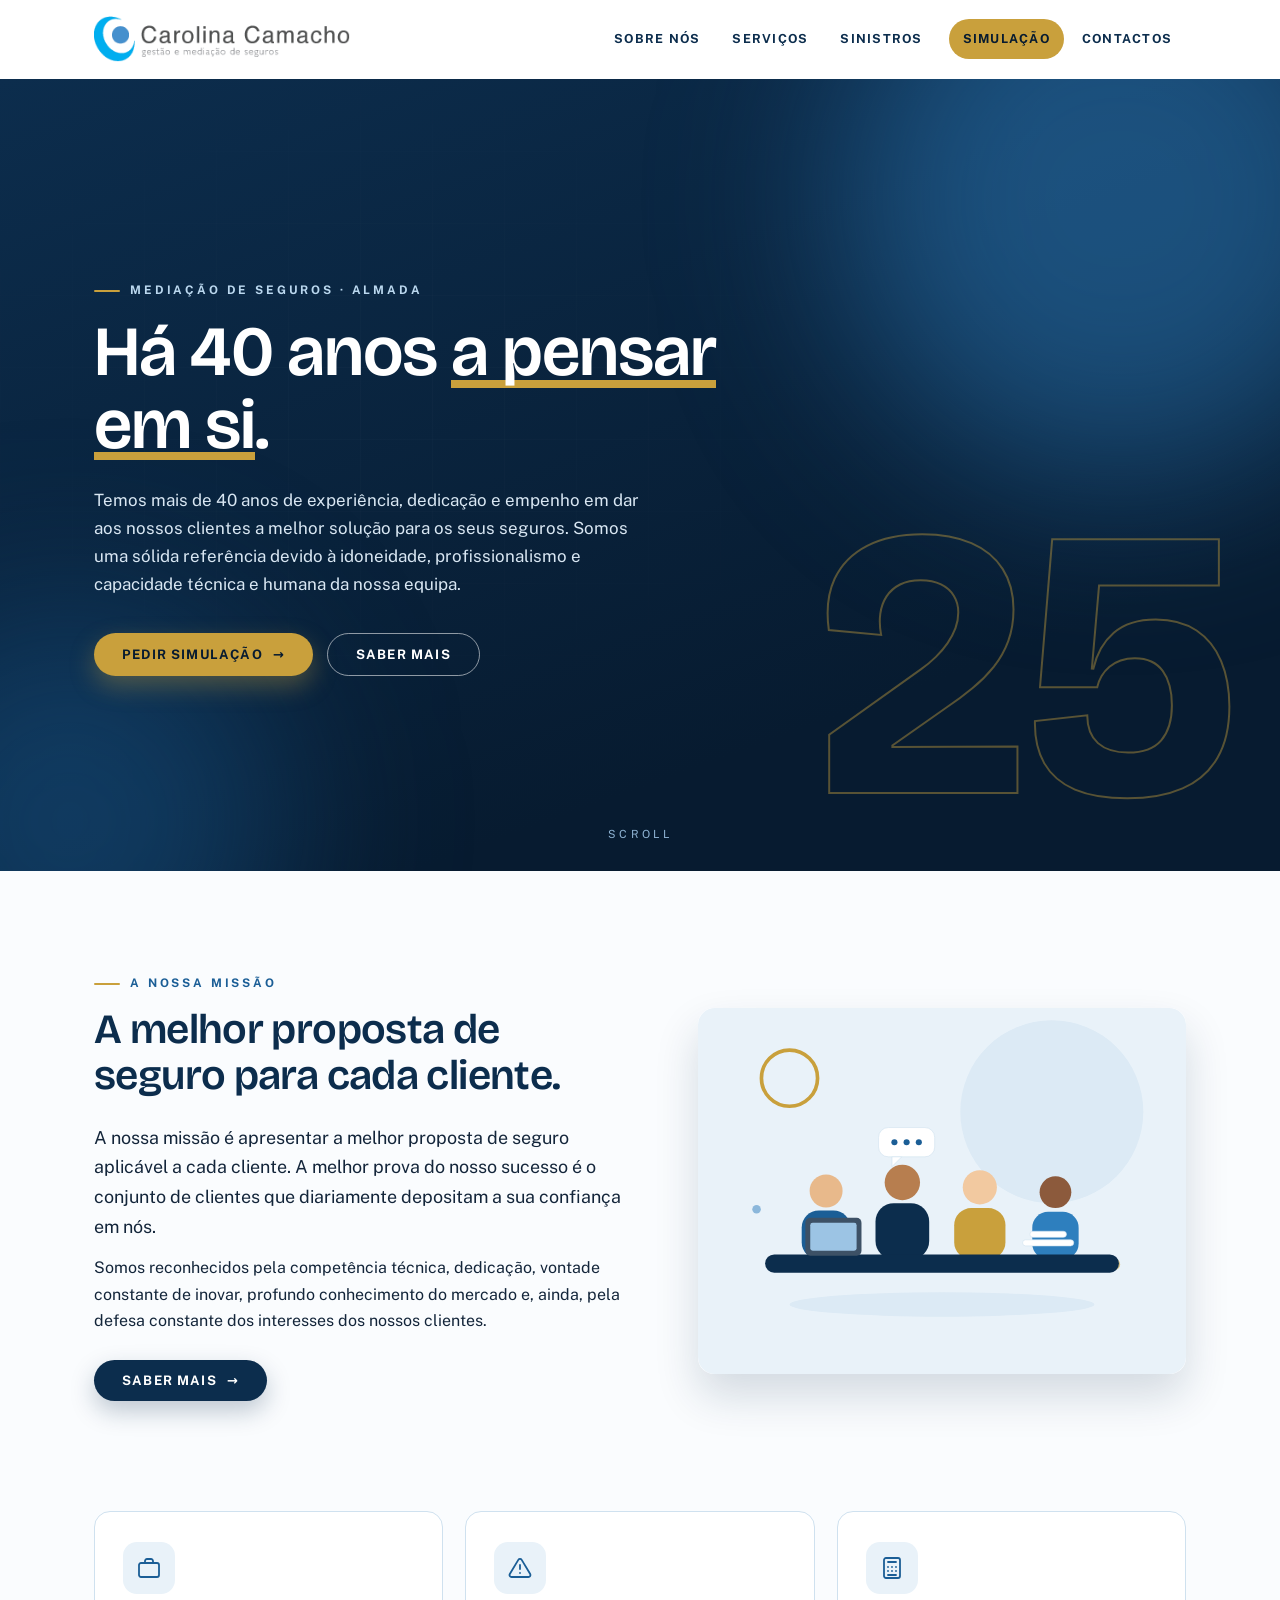
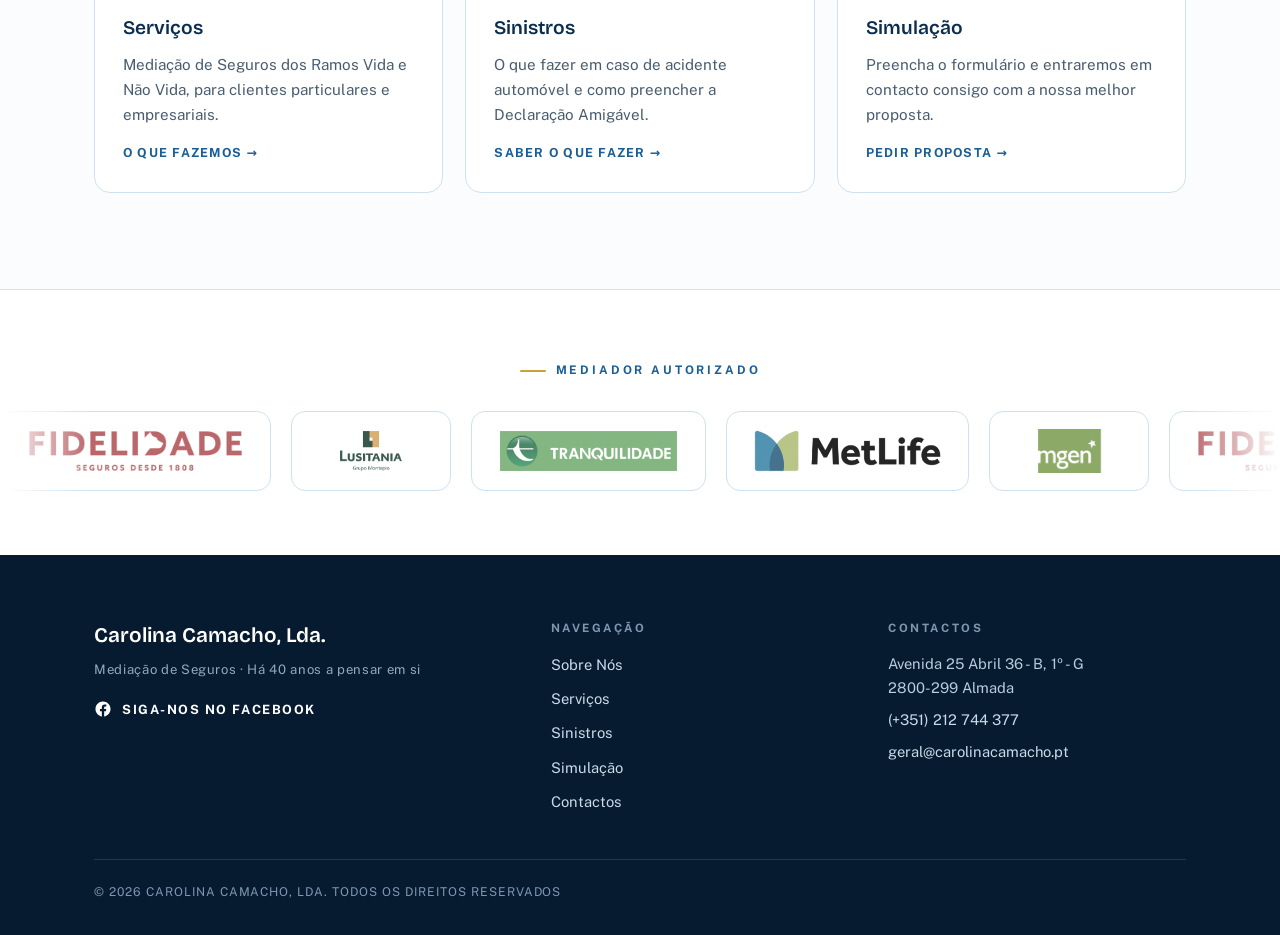
==== index.html @ 9ab6daeb "access key changes" ====
<!DOCTYPE html>
<html lang="pt">
<head>
<meta charset="utf-8">
<meta name="viewport" content="width=device-width, initial-scale=1">
<title>Carolina Camacho :: Home</title>
<meta name="description" content="Carolina Camacho, Lda. — Mediação de seguros há mais de 40 anos. A melhor solução para os seus seguros.">
<link rel="preconnect" href="https://fonts.googleapis.com">
<link rel="preconnect" href="https://fonts.gstatic.com" crossorigin>
<link href="https://fonts.googleapis.com/css2?family=Bricolage+Grotesque:wght@500;600;700&family=Public+Sans:wght@400;600;700&display=swap" rel="stylesheet">
<link rel="stylesheet" href="assets/style.css?v=3">
</head>
<body>

<header class="site-header">
  <div class="wrap header-inner">
    <a class="brand" href="index.html" aria-label="Carolina Camacho — página inicial">
      <img src="imgs/logo-carolina-camacho.png" alt="Carolina Camacho — gestão e mediação de seguros">
    </a>
    <button class="nav-toggle" aria-expanded="false" aria-controls="site-nav">Menu
      <svg width="16" height="16" viewBox="0 0 24 24" fill="none" stroke="currentColor" stroke-width="2.4" stroke-linecap="round" aria-hidden="true"><line x1="4" y1="7" x2="20" y2="7"/><line x1="4" y1="12" x2="20" y2="12"/><line x1="4" y1="17" x2="20" y2="17"/></svg>
    </button>
    <nav class="site-nav" id="site-nav" aria-label="Navegação principal">
      <ul><li><a href="sobre_nos.html">Sobre Nós</a></li><li><a href="servicos.html">Serviços</a></li><li><a href="sinistros.html">Sinistros</a></li><li><a href="simulacao.html" class="nav-cta">Simulação</a></li><li><a href="contactos.html">Contactos</a></li></ul>
    </nav>
  </div>
</header>

<main>

<section class="hero">
  <div class="blob blob-a"></div>
  <div class="blob blob-b"></div>
  <div class="hero-grid-lines"></div>
  <div class="wrap" style="position:relative;width:100%">
    <div class="hero-40" aria-hidden="true"><span class="num">40</span></div>
    <div class="hero-inner">
      <span class="eyebrow fade-1">Mediação de seguros &middot; Almada</span>
      <h1 class="fade-2">Há 40 anos <span class="u">a pensar em si</span>.</h1>
      <p class="fade-3">Temos mais de 40 anos de experiência, dedicação e empenho em dar aos nossos clientes a melhor solução para os seus seguros. Somos uma sólida referência devido à idoneidade, profissionalismo e capacidade técnica e humana da nossa equipa.</p>
      <div class="hero-actions fade-4">
        <a class="btn btn-gold" href="simulacao.html">Pedir simulação <span class="arr">&rarr;</span></a>
        <a class="btn btn-outline" href="sobre_nos.html">Saber mais</a>
      </div>
    </div>
  </div>
  <div class="hero-scroll" aria-hidden="true">Scroll</div>
</section>

<section class="section">
  <div class="wrap split">
    <div data-reveal>
      <span class="eyebrow">A nossa missão</span>
      <h2>A melhor proposta de seguro para cada cliente.</h2>
      <p class="lede">A nossa missão é apresentar a melhor proposta de seguro aplicável a cada cliente. A melhor prova do nosso sucesso é o conjunto de clientes que diariamente depositam a sua confiança em nós.</p>
      <p>Somos reconhecidos pela competência técnica, dedicação, vontade constante de inovar, profundo conhecimento do mercado e, ainda, pela defesa constante dos interesses dos nossos clientes.</p>
      <p style="margin-top:26px"><a class="btn btn-blue" href="sobre_nos.html">Saber mais <span class="arr">&rarr;</span></a></p>
    </div>
    <div class="photo-frame" data-reveal style="--d:.15s">
      <img src="imgs/equipa.svg" alt="">
    </div>
  </div>
</section>

<section class="section" style="padding-top:0">
  <div class="wrap">
    <div class="cards3">
      <a class="nav-card" href="servicos.html" data-reveal>
        <span class="ic"><svg width="24" height="24" viewBox="0 0 24 24" fill="none" stroke="currentColor" stroke-width="1.8" stroke-linecap="round" stroke-linejoin="round" aria-hidden="true"><rect x="2" y="7" width="20" height="14" rx="2"/><path d="M16 7V5a2 2 0 0 0-2-2h-4a2 2 0 0 0-2 2v2"/></svg></span>
        <h3>Serviços</h3>
        <p>Mediação de Seguros dos Ramos Vida e Não Vida, para clientes particulares e empresariais.</p>
        <span class="go">O que fazemos &rarr;</span>
      </a>
      <a class="nav-card" href="sinistros.html" data-reveal style="--d:.12s">
        <span class="ic"><svg width="24" height="24" viewBox="0 0 24 24" fill="none" stroke="currentColor" stroke-width="1.8" stroke-linecap="round" stroke-linejoin="round" aria-hidden="true"><path d="M12 9v4M12 17h.01M10.3 3.9 1.8 18a2 2 0 0 0 1.7 3h17a2 2 0 0 0 1.7-3L13.7 3.9a2 2 0 0 0-3.4 0z"/></svg></span>
        <h3>Sinistros</h3>
        <p>O que fazer em caso de acidente automóvel e como preencher a Declaração Amigável.</p>
        <span class="go">Saber o que fazer &rarr;</span>
      </a>
      <a class="nav-card" href="simulacao.html" data-reveal style="--d:.24s">
        <span class="ic"><svg width="24" height="24" viewBox="0 0 24 24" fill="none" stroke="currentColor" stroke-width="1.8" stroke-linecap="round" stroke-linejoin="round" aria-hidden="true"><rect x="4" y="2" width="16" height="20" rx="2"/><line x1="8" y1="6" x2="16" y2="6"/><line x1="8" y1="11" x2="8" y2="11.01"/><line x1="12" y1="11" x2="12" y2="11.01"/><line x1="16" y1="11" x2="16" y2="11.01"/><line x1="8" y1="15" x2="8" y2="15.01"/><line x1="12" y1="15" x2="12" y2="15.01"/><line x1="16" y1="15" x2="16" y2="15.01"/><line x1="8" y1="19" x2="16" y2="19"/></svg></span>
        <h3>Simulação</h3>
        <p>Preencha o formulário e entraremos em contacto consigo com a nossa melhor proposta.</p>
        <span class="go">Pedir proposta &rarr;</span>
      </a>
    </div>
  </div>
</section>

</main>


<section class="insurers" aria-label="Mediador autorizado">
  <div class="wrap">
    <span class="eyebrow">Mediador autorizado</span>
  </div>
  <div class="marquee">
    <div class="marquee-track">
<span><img src="imgs/logo-fidelidade.png" alt="Fidelidade"></span>
<span><img src="imgs/logo-lusitania.png" alt="Lusitania"></span>
<span><img src="imgs/logo-tranquilidade.png" alt="Tranquilidade"></span>
<span><img src="imgs/logo-metlife.png" alt="MetLife"></span>
<span><img src="imgs/logo-mgen.png" alt="MGEN"></span>
<span class="dup" aria-hidden="true"><img src="imgs/logo-fidelidade.png" alt="Fidelidade"></span>
<span class="dup" aria-hidden="true"><img src="imgs/logo-lusitania.png" alt="Lusitania"></span>
<span class="dup" aria-hidden="true"><img src="imgs/logo-tranquilidade.png" alt="Tranquilidade"></span>
<span class="dup" aria-hidden="true"><img src="imgs/logo-metlife.png" alt="MetLife"></span>
<span class="dup" aria-hidden="true"><img src="imgs/logo-mgen.png" alt="MGEN"></span>
    </div>
  </div>
</section>


<footer class="site-footer">
  <div class="wrap">
    <div class="footer-grid">
      <div>
        <div class="footer-brand">Carolina Camacho, Lda.
          <small>Mediação de Seguros &middot; Há 40 anos a pensar em si</small>
        </div>
        <a class="social" href="http://www.facebook.com/pages/Carolina-Camacho/294897557250897" target="_blank" rel="noopener">
          <svg width="18" height="18" viewBox="0 0 24 24" fill="currentColor" aria-hidden="true"><path d="M22 12.06C22 6.5 17.52 2 12 2S2 6.5 2 12.06c0 5.02 3.66 9.18 8.44 9.94v-7.03H7.9v-2.9h2.54V9.85c0-2.52 1.5-3.9 3.78-3.9 1.09 0 2.23.19 2.23.19v2.47h-1.26c-1.24 0-1.63.77-1.63 1.57v1.88h2.78l-.45 2.9h-2.33V22c4.78-.76 8.44-4.92 8.44-9.94Z"/></svg>
          Siga-nos no Facebook
        </a>
      </div>
      <div>
        <div class="footer-h">Navegação</div>
        <ul class="footer-nav">
          <li><a href="sobre_nos.html">Sobre Nós</a></li>
          <li><a href="servicos.html">Serviços</a></li>
          <li><a href="sinistros.html">Sinistros</a></li>
          <li><a href="simulacao.html">Simulação</a></li>
          <li><a href="contactos.html">Contactos</a></li>
        </ul>
      </div>
      <div>
        <div class="footer-h">Contactos</div>
        <div class="footer-contact">
          <span>Avenida 25 Abril 36 - B, 1º - G<br>2800-299 Almada</span>
          <a href="tel:+351212744377">(+351) 212 744 377</a>
          <a href="mailto:geral@carolinacamacho.pt">geral@carolinacamacho.pt</a>
        </div>
      </div>
    </div>
    <div class="copyright">&copy; 2026 Carolina Camacho, Lda. Todos os direitos reservados</div>
  </div>
</footer>
<script src="assets/main.js?v=3"></script>

</body>
</html>
---- assets/style.css ----
:root {
  --ink: #13253a;
  --navy: #0c2d4d;
  --navy-deep: #071b30;
  --blue: #1b5e96;
  --blue-bright: #2e7fbe;
  --sky: #e9f2f9;
  --sky-line: #cfe1ef;
  --paper: #fafcfe;
  --white: #ffffff;
  --gold: #c9a03c;
  --gold-soft: #e8ce8e;
  --font-display: 'Bricolage Grotesque', Georgia, serif;
  --font-body: 'Public Sans', system-ui, -apple-system, 'Segoe UI', sans-serif;
  --radius: 16px;
  --shadow: 0 10px 30px rgba(12, 45, 77, 0.08);
  --shadow-lift: 0 22px 44px rgba(12, 45, 77, 0.16);
  --maxw: 1140px;
  --ease: cubic-bezier(0.22, 0.9, 0.3, 1);
}
* {
  box-sizing: border-box;
  margin: 0;
  padding: 0;
}
html {
  scroll-behavior: smooth;
}
body {
  font-family: var(--font-body);
  color: var(--ink);
  background: var(--paper);
  line-height: 1.65;
  font-size: 1rem;
  -webkit-font-smoothing: antialiased;
  overflow-x: hidden;
}
img {
  max-width: 100%;
  display: block;
}
a {
  color: var(--blue);
}
a:focus-visible,
button:focus-visible,
input:focus-visible,
select:focus-visible,
textarea:focus-visible {
  outline: 3px solid var(--blue-bright);
  outline-offset: 2px;
  border-radius: 4px;
}
.wrap {
  max-width: var(--maxw);
  margin: 0 auto;
  padding: 0 24px;
}

/* ============ motion primitives ============ */
[data-reveal] {
  opacity: 0;
  transform: translateY(26px);
  transition:
    opacity 0.7s var(--ease),
    transform 0.7s var(--ease);
  transition-delay: var(--d, 0s);
}
[data-reveal].in {
  opacity: 1;
  transform: none;
}
.load-fade {
  animation: fadeUp 0.8s var(--ease) both;
  animation-delay: var(--d, 0s);
}
@keyframes fadeUp {
  from {
    opacity: 0;
    transform: translateY(26px);
  }
  to {
    opacity: 1;
    transform: none;
  }
}
@keyframes floatA {
  0%,
  100% {
    transform: translate(0, 0) scale(1);
  }
  50% {
    transform: translate(40px, -30px) scale(1.08);
  }
}
@keyframes floatB {
  0%,
  100% {
    transform: translate(0, 0) scale(1);
  }
  50% {
    transform: translate(-50px, 24px) scale(0.94);
  }
}
@keyframes drift40 {
  0%,
  100% {
    transform: translateY(-52%);
  }
  50% {
    transform: translateY(-48%);
  }
}
@keyframes marquee {
  from {
    transform: translateX(0);
  }
  to {
    transform: translateX(-50%);
  }
}
@keyframes lineGrow {
  from {
    transform: scaleY(0);
  }
  to {
    transform: scaleY(1);
  }
}
@media (prefers-reduced-motion: reduce) {
  html {
    scroll-behavior: auto;
  }
  *,
  *::before,
  *::after {
    animation: none !important;
    transition: none !important;
  }
  [data-reveal] {
    opacity: 1;
    transform: none;
  }
}

/* ============ header ============ */
.site-header {
  position: sticky;
  top: 0;
  z-index: 60;
  background: rgba(255, 255, 255, 0.9);
  backdrop-filter: blur(12px);
  border-bottom: 1px solid transparent;
  transition:
    border-color 0.3s ease,
    box-shadow 0.3s ease;
}
.site-header.scrolled {
  border-color: var(--sky-line);
  box-shadow: 0 6px 24px rgba(12, 45, 77, 0.08);
}
.header-inner {
  display: flex;
  align-items: center;
  justify-content: space-between;
  gap: 24px;
  min-height: 78px;
}
.brand {
  display: flex;
  align-items: center;
  gap: 12px;
  text-decoration: none;
}
.brand img {
  height: 46px;
  width: auto;
}
.nav-toggle {
  display: none;
  background: none;
  border: 1px solid var(--sky-line);
  border-radius: 10px;
  padding: 8px 12px;
  cursor: pointer;
  color: var(--navy);
  font: inherit;
}
.site-nav ul {
  display: flex;
  gap: 4px;
  list-style: none;
  align-items: center;
}
.site-nav a {
  position: relative;
  display: block;
  padding: 10px 14px;
  border-radius: 999px;
  text-decoration: none;
  color: var(--navy);
  font-size: 0.78rem;
  font-weight: 700;
  letter-spacing: 0.1em;
  text-transform: uppercase;
  transition: color 0.2s ease;
}
.site-nav a::after {
  content: '';
  position: absolute;
  left: 14px;
  right: 14px;
  bottom: 6px;
  height: 2px;
  background: var(--gold);
  border-radius: 2px;
  transform: scaleX(0);
  transform-origin: left;
  transition: transform 0.25s var(--ease);
}
.site-nav a:hover::after {
  transform: scaleX(1);
}
.site-nav a[aria-current='page'] {
  background: var(--navy);
  color: #fff;
}
.site-nav a[aria-current='page']::after {
  display: none;
}
.site-nav .nav-cta {
  background: var(--gold);
  color: var(--navy-deep);
  margin-left: 8px;
}
.site-nav .nav-cta::after {
  display: none;
}
.site-nav .nav-cta:hover {
  background: var(--gold-soft);
}
@media (max-width: 900px) {
  .nav-toggle {
    display: inline-flex;
    align-items: center;
    gap: 8px;
  }
  .site-nav {
    display: none;
    position: absolute;
    left: 0;
    right: 0;
    top: 100%;
    background: #fff;
    border-bottom: 1px solid var(--sky-line);
    box-shadow: var(--shadow);
  }
  .site-nav.open {
    display: block;
  }
  .site-nav ul {
    flex-direction: column;
    align-items: stretch;
    padding: 12px 16px 18px;
    gap: 4px;
  }
  .site-nav a {
    border-radius: 10px;
  }
  .site-nav .nav-cta {
    margin-left: 0;
    text-align: center;
  }
}

/* ============ buttons ============ */
.btn {
  position: relative;
  display: inline-flex;
  align-items: center;
  gap: 10px;
  padding: 14px 28px;
  border-radius: 999px;
  border: 0;
  cursor: pointer;
  font: 700 0.82rem/1 var(--font-body);
  letter-spacing: 0.09em;
  text-transform: uppercase;
  text-decoration: none;
  overflow: hidden;
  transition:
    transform 0.2s var(--ease),
    box-shadow 0.2s var(--ease),
    background 0.2s ease;
}
.btn:hover {
  transform: translateY(-3px);
}
.btn:active {
  transform: translateY(-1px);
}
.btn .arr {
  transition: transform 0.2s var(--ease);
}
.btn:hover .arr {
  transform: translateX(4px);
}
.btn-gold {
  background: var(--gold);
  color: var(--navy-deep);
  box-shadow: 0 10px 24px rgba(201, 160, 60, 0.35);
}
.btn-gold:hover {
  box-shadow: 0 16px 32px rgba(201, 160, 60, 0.45);
}
.btn-outline {
  background: transparent;
  color: #fff;
  border: 1.5px solid rgba(255, 255, 255, 0.55);
}
.btn-outline:hover {
  background: rgba(255, 255, 255, 0.12);
}
.btn-blue {
  background: var(--navy);
  color: #fff;
  box-shadow: 0 10px 24px rgba(12, 45, 77, 0.25);
}
.btn-blue:hover {
  background: var(--blue);
}

/* ============ hero (home) ============ */
.hero {
  position: relative;
  overflow: hidden;
  color: #fff;
  background: linear-gradient(160deg, var(--navy) 0%, var(--navy-deep) 75%);
  min-height: 88vh;
  display: flex;
  align-items: center;
}
.blob {
  position: absolute;
  border-radius: 50%;
  filter: blur(90px);
  pointer-events: none;
}
.blob-a {
  width: 560px;
  height: 560px;
  right: -120px;
  top: -160px;
  background: rgba(46, 127, 190, 0.5);
  animation: floatA 14s ease-in-out infinite;
}
.blob-b {
  width: 420px;
  height: 420px;
  left: -140px;
  bottom: -160px;
  background: rgba(27, 94, 150, 0.45);
  animation: floatB 18s ease-in-out infinite;
}
.hero-grid-lines {
  position: absolute;
  inset: 0;
  pointer-events: none;
  opacity: 0.35;
  background-image:
    linear-gradient(rgba(255, 255, 255, 0.05) 1px, transparent 1px),
    linear-gradient(90deg, rgba(255, 255, 255, 0.05) 1px, transparent 1px);
  background-size: 72px 72px;
  mask-image: radial-gradient(700px 500px at 30% 40%, #000, transparent 75%);
  -webkit-mask-image: radial-gradient(
    700px 500px at 30% 40%,
    #000,
    transparent 75%
  );
}
.hero-inner {
  position: relative;
  padding: 110px 0;
  max-width: 660px;
}
.hero .eyebrow {
  color: #bbd8ef;
}
.hero h1 {
  font-family: var(--font-display);
  font-size: clamp(2.6rem, 5.8vw, 4.4rem);
  line-height: 1.03;
  font-weight: 600;
  letter-spacing: -0.015em;
  margin: 16px 0 26px;
}
.hero h1 .u {
  background-image: linear-gradient(var(--gold), var(--gold));
  background-repeat: no-repeat;
  background-position: 0 92%;
  background-size: 100% 0.12em;
}
.hero p {
  color: #d9e7f3;
  margin-bottom: 16px;
  max-width: 56ch;
  font-size: 1.06rem;
}
.hero-actions {
  display: flex;
  flex-wrap: wrap;
  gap: 14px;
  margin-top: 34px;
}
.fade-1 {
  animation: fadeUp 0.8s var(--ease) 0.05s both;
}
.fade-2 {
  animation: fadeUp 0.8s var(--ease) 0.18s both;
}
.fade-3 {
  animation: fadeUp 0.8s var(--ease) 0.32s both;
}
.fade-4 {
  animation: fadeUp 0.8s var(--ease) 0.46s both;
}
.hero-40 {
  position: absolute;
  right: -30px;
  top: 50%;
  font-family: var(--font-display);
  font-weight: 700;
  font-size: clamp(15rem, 30vw, 27rem);
  line-height: 1;
  color: transparent;
  -webkit-text-stroke: 2px rgba(201, 160, 60, 0.42);
  user-select: none;
  pointer-events: none;
  animation: drift40 9s ease-in-out infinite;
}
@media (max-width: 960px) {
  .hero-40 {
    opacity: 0.4;
  }
}
.hero-scroll {
  position: absolute;
  bottom: 28px;
  left: 50%;
  transform: translateX(-50%);
  color: #8fb4d4;
  font-size: 0.7rem;
  letter-spacing: 0.3em;
  text-transform: uppercase;
}

/* ============ sections ============ */
.eyebrow {
  display: inline-flex;
  align-items: center;
  gap: 10px;
  font-size: 0.74rem;
  font-weight: 700;
  letter-spacing: 0.24em;
  text-transform: uppercase;
  color: var(--blue);
}
.eyebrow::before {
  content: '';
  width: 26px;
  height: 2px;
  background: var(--gold);
  border-radius: 2px;
}
.section {
  padding: 96px 0;
}
.section h2,
h2.disp {
  font-family: var(--font-display);
  font-weight: 600;
  letter-spacing: -0.015em;
  font-size: clamp(1.8rem, 3.6vw, 2.6rem);
  color: var(--navy);
  margin: 12px 0 24px;
  line-height: 1.12;
}
.section h3 {
  font-family: var(--font-display);
  font-weight: 600;
  font-size: 1.3rem;
  color: var(--navy);
  margin: 0 0 10px;
}
.section p {
  max-width: 70ch;
  margin-bottom: 14px;
}
.lede {
  font-size: 1.12rem;
}

/* inner page hero */
.page-head {
  position: relative;
  overflow: hidden;
  color: #fff;
  background: linear-gradient(160deg, var(--navy), var(--navy-deep));
  padding: 96px 0 84px;
}
.page-head .blob-a {
  width: 440px;
  height: 440px;
  right: -100px;
  top: -180px;
}
.page-head .eyebrow {
  color: #bbd8ef;
}
.page-head h1 {
  font-family: var(--font-display);
  font-weight: 600;
  letter-spacing: -0.015em;
  font-size: clamp(2.2rem, 5vw, 3.4rem);
  margin-top: 14px;
  line-height: 1.06;
  animation: fadeUp 0.8s var(--ease) 0.08s both;
}
.page-head p {
  color: #d9e7f3;
  max-width: 62ch;
  margin-top: 16px;
  font-size: 1.05rem;
  animation: fadeUp 0.8s var(--ease) 0.2s both;
}
.page-head .eyebrow {
  animation: fadeUp 0.8s var(--ease) 0s both;
}

/* split */
.split {
  display: grid;
  grid-template-columns: 1.05fr 0.95fr;
  gap: 64px;
  align-items: center;
}
@media (max-width: 880px) {
  .split {
    grid-template-columns: 1fr;
    gap: 40px;
  }
}
.photo-frame {
  position: relative;
}
.photo-frame img {
  border-radius: var(--radius);
  box-shadow: var(--shadow-lift);
}
.photo-frame::after {
  content: '';
  position: absolute;
  inset: auto -18px -18px auto;
  width: 56%;
  height: 56%;
  border: 2px solid var(--gold);
  border-radius: var(--radius);
  z-index: -1;
  top: 38px;
  left: 38px;
}

/* nav cards (home) */
.cards3 {
  display: grid;
  grid-template-columns: repeat(3, 1fr);
  gap: 22px;
}
@media (max-width: 880px) {
  .cards3 {
    grid-template-columns: 1fr;
  }
}
.nav-card {
  position: relative;
  display: block;
  text-decoration: none;
  color: var(--ink);
  background: #fff;
  border: 1px solid var(--sky-line);
  border-radius: var(--radius);
  padding: 30px 28px 26px;
  overflow: hidden;
  transition:
    transform 0.25s var(--ease),
    box-shadow 0.25s var(--ease),
    border-color 0.25s ease;
}
.nav-card::before {
  content: '';
  position: absolute;
  left: 0;
  right: 0;
  top: 0;
  height: 4px;
  background: linear-gradient(90deg, var(--gold), var(--blue-bright));
  transform: scaleX(0);
  transform-origin: left;
  transition: transform 0.3s var(--ease);
}
.nav-card:hover {
  transform: translateY(-6px);
  box-shadow: var(--shadow-lift);
  border-color: transparent;
}
.nav-card:hover::before {
  transform: scaleX(1);
}
.nav-card .ic {
  width: 52px;
  height: 52px;
  border-radius: 14px;
  background: var(--sky);
  color: var(--blue);
  display: flex;
  align-items: center;
  justify-content: center;
  margin-bottom: 18px;
  transition:
    background 0.25s ease,
    color 0.25s ease;
}
.nav-card:hover .ic {
  background: var(--navy);
  color: var(--gold-soft);
}
.nav-card h3 {
  font-family: var(--font-display);
  font-weight: 600;
  font-size: 1.2rem;
  color: var(--navy);
  margin-bottom: 8px;
}
.nav-card p {
  font-size: 0.95rem;
  color: #4a5d70;
  margin: 0;
}
.nav-card .go {
  display: inline-flex;
  align-items: center;
  gap: 6px;
  margin-top: 16px;
  font-size: 0.78rem;
  font-weight: 700;
  letter-spacing: 0.1em;
  text-transform: uppercase;
  color: var(--blue);
}
.nav-card:hover .go {
  color: var(--navy);
}

/* feature cards grid (sobre nós / serviços) */
.feat-grid {
  display: grid;
  grid-template-columns: repeat(3, 1fr);
  gap: 22px;
  margin-top: 36px;
}
@media (max-width: 960px) {
  .feat-grid {
    grid-template-columns: repeat(2, 1fr);
  }
}
@media (max-width: 640px) {
  .feat-grid {
    grid-template-columns: 1fr;
  }
}
.feat {
  background: #fff;
  border: 1px solid var(--sky-line);
  border-radius: var(--radius);
  padding: 28px 26px;
  transition:
    transform 0.25s var(--ease),
    box-shadow 0.25s var(--ease);
}
.feat:hover {
  transform: translateY(-6px);
  box-shadow: var(--shadow-lift);
}
.feat .ic {
  width: 48px;
  height: 48px;
  border-radius: 12px;
  background: var(--sky);
  color: var(--blue);
  display: flex;
  align-items: center;
  justify-content: center;
  margin-bottom: 16px;
}
.feat p {
  font-size: 0.97rem;
  margin: 0;
  color: #38495b;
}
.feat h3 {
  font-size: 1.08rem;
  margin-bottom: 8px;
}

.qa-grid {
  display: grid;
  grid-template-columns: repeat(2, 1fr);
  gap: 22px;
  margin-top: 36px;
}
@media (max-width: 820px) {
  .qa-grid {
    grid-template-columns: 1fr;
  }
}
.qa-card {
  background: #fff;
  border: 1px solid var(--sky-line);
  border-radius: var(--radius);
  padding: 30px 28px;
  position: relative;
  overflow: hidden;
  transition:
    transform 0.25s var(--ease),
    box-shadow 0.25s var(--ease);
}
.qa-card:hover {
  transform: translateY(-6px);
  box-shadow: var(--shadow-lift);
}
.qa-card::before {
  content: '';
  position: absolute;
  left: 0;
  top: 0;
  bottom: 0;
  width: 4px;
  background: linear-gradient(var(--gold), var(--blue-bright));
}
.qa-card h3 {
  font-size: 1.15rem;
  margin-bottom: 10px;
}
.qa-card p {
  font-size: 0.97rem;
  margin-bottom: 8px;
  color: #38495b;
}
.qa-card ul {
  margin: 10px 0 0 20px;
  color: #38495b;
  font-size: 0.97rem;
}
.qa-card li {
  margin-bottom: 8px;
}

/* dark band */
.dark-band {
  position: relative;
  overflow: hidden;
  color: #fff;
  background: linear-gradient(150deg, var(--navy), var(--navy-deep));
  padding: 96px 0;
}
.dark-band .blob-a {
  width: 480px;
  height: 480px;
  right: -140px;
  bottom: -220px;
  top: auto;
  background: rgba(46, 127, 190, 0.4);
}
.dark-band .eyebrow {
  color: #bbd8ef;
}
.dark-band h2 {
  color: #fff;
  font-family: var(--font-display);
  font-weight: 600;
  letter-spacing: -0.015em;
  font-size: clamp(1.8rem, 3.6vw, 2.6rem);
  margin: 12px 0 24px;
  line-height: 1.12;
}
.dark-band p {
  color: #cfe0ef;
  max-width: 70ch;
  margin-bottom: 14px;
}
.dark-band .hl {
  color: var(--gold-soft);
  font-weight: 600;
}

/* timeline (sinistros) */
.timeline {
  position: relative;
  margin: 40px 0 10px;
  padding-left: 64px;
  display: grid;
  gap: 22px;
  list-style: none;
}
.timeline::before {
  content: '';
  position: absolute;
  left: 23px;
  top: 8px;
  bottom: 8px;
  width: 2px;
  background: linear-gradient(var(--gold), var(--blue-bright));
  transform-origin: top;
  animation: lineGrow 1.2s var(--ease) 0.45s both;
}
.timeline li {
  position: relative;
  counter-increment: tl;
  background: #fff;
  border: 1px solid var(--sky-line);
  border-radius: var(--radius);
  padding: 20px 22px;
  transition:
    transform 0.25s var(--ease),
    box-shadow 0.25s var(--ease);
}
.timeline li:hover {
  transform: translateX(6px);
  box-shadow: var(--shadow);
}
.timeline {
  counter-reset: tl;
}
.timeline li::before {
  content: counter(tl, decimal-leading-zero);
  position: absolute;
  left: -64px;
  top: 14px;
  width: 48px;
  height: 48px;
  display: flex;
  align-items: center;
  justify-content: center;
  background: var(--navy);
  color: var(--gold-soft);
  border-radius: 50%;
  font-family: var(--font-display);
  font-weight: 700;
  font-size: 0.95rem;
  box-shadow:
    0 0 0 6px var(--paper),
    0 8px 18px rgba(12, 45, 77, 0.2);
}

/* check list */
.check-list {
  list-style: none;
  display: grid;
  gap: 12px;
  margin: 22px 0;
}
.check-list li {
  position: relative;
  padding: 16px 18px 16px 54px;
  background: #fff;
  border: 1px solid var(--sky-line);
  border-radius: var(--radius);
  transition:
    transform 0.25s var(--ease),
    box-shadow 0.25s var(--ease);
}
.check-list li:hover {
  transform: translateX(6px);
  box-shadow: var(--shadow);
}
.check-list li::before {
  content: '';
  position: absolute;
  left: 18px;
  top: 19px;
  width: 22px;
  height: 22px;
  background: var(--blue)
    url('data:image/svg+xml;utf8,<svg xmlns="http://www.w3.org/2000/svg" viewBox="0 0 24 24" fill="none" stroke="white" stroke-width="3.2" stroke-linecap="round" stroke-linejoin="round"><polyline points="20 6 9 17 4 12"/></svg>')
    center/12px no-repeat;
  border-radius: 50%;
}

.download {
  display: inline-flex;
  align-items: center;
  gap: 12px;
  margin: 10px 0 4px;
  padding: 16px 26px;
  background: var(--navy);
  border-radius: 14px;
  color: #fff;
  text-decoration: none;
  font-weight: 700;
  font-size: 0.9rem;
  letter-spacing: 0.04em;
  box-shadow: 0 12px 26px rgba(12, 45, 77, 0.25);
  transition:
    transform 0.2s var(--ease),
    background 0.2s ease,
    box-shadow 0.2s var(--ease);
}
.download:hover {
  transform: translateY(-3px);
  background: var(--blue);
  box-shadow: 0 18px 34px rgba(12, 45, 77, 0.3);
}

/* CTA band */
.cta-band {
  position: relative;
  overflow: hidden;
  color: #fff;
  text-align: center;
  background: linear-gradient(140deg, var(--blue) 0%, var(--navy-deep) 80%);
  padding: 88px 0;
}
.cta-band .blob-a {
  width: 420px;
  height: 420px;
  left: -120px;
  top: -160px;
  right: auto;
  background: rgba(201, 160, 60, 0.22);
}
.cta-band h2 {
  color: #fff;
  font-family: var(--font-display);
  font-weight: 600;
  font-size: clamp(1.8rem, 3.8vw, 2.7rem);
  letter-spacing: -0.015em;
  line-height: 1.1;
  margin-bottom: 14px;
}
.cta-band p {
  color: #d9e7f3;
  max-width: 56ch;
  margin: 0 auto 30px;
}

/* ============ forms ============ */
form.card {
  background: #fff;
  border: 1px solid var(--sky-line);
  border-radius: var(--radius);
  box-shadow: var(--shadow);
  padding: 38px;
  margin-top: 34px;
}
fieldset {
  border: 0;
  margin: 0 0 36px;
}
fieldset:last-of-type {
  margin-bottom: 10px;
}
legend {
  font-family: var(--font-display);
  font-weight: 600;
  font-size: 1.25rem;
  color: var(--navy);
  padding: 0 0 8px;
  border-bottom: 2px solid var(--sky);
  width: 100%;
  margin-bottom: 20px;
}
.grid {
  display: grid;
  gap: 16px;
}
.g2 {
  grid-template-columns: repeat(2, 1fr);
}
.g3 {
  grid-template-columns: repeat(3, 1fr);
}
.g5 {
  grid-template-columns: repeat(5, 1fr);
}
@media (max-width: 760px) {
  .g3,
  .g5 {
    grid-template-columns: repeat(2, 1fr);
  }
}
@media (max-width: 520px) {
  .g2,
  .g3,
  .g5 {
    grid-template-columns: 1fr;
  }
}
.field label {
  display: block;
  font-size: 0.76rem;
  font-weight: 700;
  letter-spacing: 0.07em;
  text-transform: uppercase;
  color: var(--blue);
  margin-bottom: 6px;
}
.field input,
.field select,
.field textarea {
  width: 100%;
  padding: 13px 15px;
  border: 1px solid var(--sky-line);
  border-radius: 11px;
  font: inherit;
  color: var(--ink);
  background: var(--paper);
  transition:
    border-color 0.2s ease,
    box-shadow 0.2s ease;
}
.field input:focus,
.field textarea:focus {
  border-color: var(--blue-bright);
  box-shadow: 0 0 0 4px rgba(46, 127, 190, 0.12);
}
textarea {
  min-height: 130px;
  resize: vertical;
}
.radio-row {
  display: flex;
  flex-wrap: wrap;
  align-items: center;
  gap: 18px;
  padding: 15px 17px;
  background: var(--paper);
  border: 1px solid var(--sky-line);
  border-radius: 11px;
}
.radio-row > span {
  font-size: 0.86rem;
  font-weight: 600;
  color: var(--navy);
  flex: 1;
  min-width: 220px;
}
.radio-row label {
  display: inline-flex;
  align-items: center;
  gap: 8px;
  font-size: 0.92rem;
}
.coverage {
  display: grid;
  grid-template-columns: repeat(2, 1fr);
  gap: 10px;
}
@media (max-width: 700px) {
  .coverage {
    grid-template-columns: 1fr;
  }
}
.coverage label {
  display: flex;
  align-items: flex-start;
  gap: 10px;
  padding: 13px 15px;
  background: var(--paper);
  border: 1px solid var(--sky-line);
  border-radius: 11px;
  font-size: 0.93rem;
  cursor: pointer;
  transition:
    border-color 0.2s ease,
    background 0.2s ease;
}
.coverage label:hover {
  border-color: var(--blue-bright);
  background: var(--sky);
}
.coverage input {
  margin-top: 3px;
}
input[type='checkbox'],
input[type='radio'] {
  accent-color: var(--blue);
  width: 16px;
  height: 16px;
}
.form-notes {
  font-size: 0.85rem;
  color: #5a6b7c;
  margin-top: 18px;
}
.form-notes p {
  margin-bottom: 4px;
}
.form-actions {
  margin-top: 28px;
}
.form-status {
  display: none;
  margin-top: 18px;
  padding: 16px 20px;
  border-radius: 12px;
  font-weight: 600;
  font-size: 0.95rem;
}
.form-status.success {
  display: block;
  background: #e8f5ec;
  color: #1e6b3a;
  border: 1px solid #bfe3cc;
}
.form-status.error {
  display: block;
  background: #fbedec;
  color: #9e2b25;
  border: 1px solid #f0c9c6;
}
.hp-field {
  position: absolute;
  left: -9999px;
  opacity: 0;
  height: 0;
  width: 0;
  overflow: hidden;
}
.input-error {
  border-color: #c0392b !important;
  box-shadow: 0 0 0 4px rgba(192, 57, 43, 0.12) !important;
}

/* ============ contactos ============ */
.contact-grid {
  display: grid;
  grid-template-columns: 1fr 1.15fr;
  gap: 52px;
  align-items: start;
}
@media (max-width: 900px) {
  .contact-grid {
    grid-template-columns: 1fr;
  }
}
.contact-card {
  background: #fff;
  border: 1px solid var(--sky-line);
  border-radius: var(--radius);
  box-shadow: var(--shadow);
  padding: 32px;
}
.contact-list {
  list-style: none;
  display: grid;
  gap: 20px;
}
.contact-list li {
  display: flex;
  gap: 16px;
  align-items: flex-start;
}
.contact-list .ic {
  flex: none;
  width: 44px;
  height: 44px;
  border-radius: 12px;
  background: var(--sky);
  color: var(--blue);
  display: flex;
  align-items: center;
  justify-content: center;
}
.contact-list .lbl {
  display: block;
  font-size: 0.72rem;
  font-weight: 700;
  letter-spacing: 0.18em;
  text-transform: uppercase;
  color: var(--blue);
  margin-bottom: 2px;
}
.contact-list a {
  color: var(--ink);
  text-decoration: none;
  border-bottom: 1px solid var(--sky-line);
  transition: color 0.2s ease;
}
.contact-list a:hover {
  color: var(--blue);
}
.map {
  margin-top: 28px;
  border-radius: var(--radius);
  overflow: hidden;
  box-shadow: var(--shadow);
  border: 1px solid var(--sky-line);
}
.map iframe {
  display: block;
  width: 100%;
  height: 320px;
  border: 0;
}

/* ============ insurers marquee ============ */
.insurers {
  padding: 64px 0;
  text-align: center;
  overflow: hidden;
  background: #fff;
  border-top: 1px solid var(--sky-line);
}
.insurers .eyebrow {
  justify-content: center;
  margin-bottom: 30px;
}
.marquee {
  overflow: hidden;
  position: relative;
}
.marquee::before,
.marquee::after {
  content: '';
  position: absolute;
  top: 0;
  bottom: 0;
  width: 90px;
  z-index: 2;
  pointer-events: none;
}
.marquee::before {
  left: 0;
  background: linear-gradient(90deg, #fff, transparent);
}
.marquee::after {
  right: 0;
  background: linear-gradient(-90deg, #fff, transparent);
}
.marquee-track {
  display: flex;
  gap: 20px;
  width: max-content;
  animation: marquee 28s linear infinite;
}
.marquee:hover .marquee-track {
  animation-play-state: paused;
}
.marquee-track span {
  display: inline-flex;
  align-items: center;
  justify-content: center;
  background: #fff;
  border: 1px solid var(--sky-line);
  border-radius: 14px;
  padding: 16px 26px;
  min-height: 80px;
  min-width: 160px;
}
.marquee-track img {
  max-height: 44px;
  width: auto;
  filter: grayscale(45%);
  opacity: 0.85;
  transition:
    filter 0.2s ease,
    opacity 0.2s ease;
}
.marquee-track span:hover img {
  filter: none;
  opacity: 1;
}
@media (prefers-reduced-motion: reduce) {
  .marquee-track {
    animation: none;
    flex-wrap: wrap;
    justify-content: center;
    width: auto;
  }
  .marquee-track .dup {
    display: none;
  }
}

/* ============ footer ============ */
.site-footer {
  background: var(--navy-deep);
  color: #b9ccdd;
  padding: 64px 0 32px;
}
.footer-grid {
  display: grid;
  grid-template-columns: 1.4fr 1fr 1fr;
  gap: 40px;
}
@media (max-width: 820px) {
  .footer-grid {
    grid-template-columns: 1fr;
    gap: 28px;
  }
}
.footer-brand {
  font-family: var(--font-display);
  font-weight: 600;
  font-size: 1.3rem;
  color: #fff;
}
.footer-brand small {
  display: block;
  font-family: var(--font-body);
  font-weight: 400;
  font-size: 0.82rem;
  color: #8fa9c0;
  margin-top: 6px;
  letter-spacing: 0.05em;
}
.footer-h {
  font-size: 0.72rem;
  font-weight: 700;
  letter-spacing: 0.22em;
  text-transform: uppercase;
  color: #7e97ae;
  margin-bottom: 14px;
}
.footer-nav {
  list-style: none;
  display: grid;
  gap: 8px;
}
.footer-nav a {
  color: #c9dae9;
  text-decoration: none;
  font-size: 0.92rem;
  transition: color 0.2s ease;
}
.footer-nav a:hover {
  color: var(--gold-soft);
}
.footer-contact {
  font-size: 0.92rem;
  display: grid;
  gap: 8px;
}
.footer-contact a {
  color: #c9dae9;
  text-decoration: none;
}
.footer-contact a:hover {
  color: var(--gold-soft);
}
.social {
  display: inline-flex;
  align-items: center;
  gap: 10px;
  color: #fff;
  text-decoration: none;
  font-size: 0.8rem;
  font-weight: 700;
  letter-spacing: 0.12em;
  text-transform: uppercase;
  margin-top: 18px;
  transition: color 0.2s ease;
}
.social:hover {
  color: var(--gold-soft);
}
.copyright {
  border-top: 1px solid rgba(255, 255, 255, 0.12);
  margin-top: 44px;
  padding-top: 22px;
  font-size: 0.76rem;
  letter-spacing: 0.08em;
  text-transform: uppercase;
  color: #7e97ae;
}
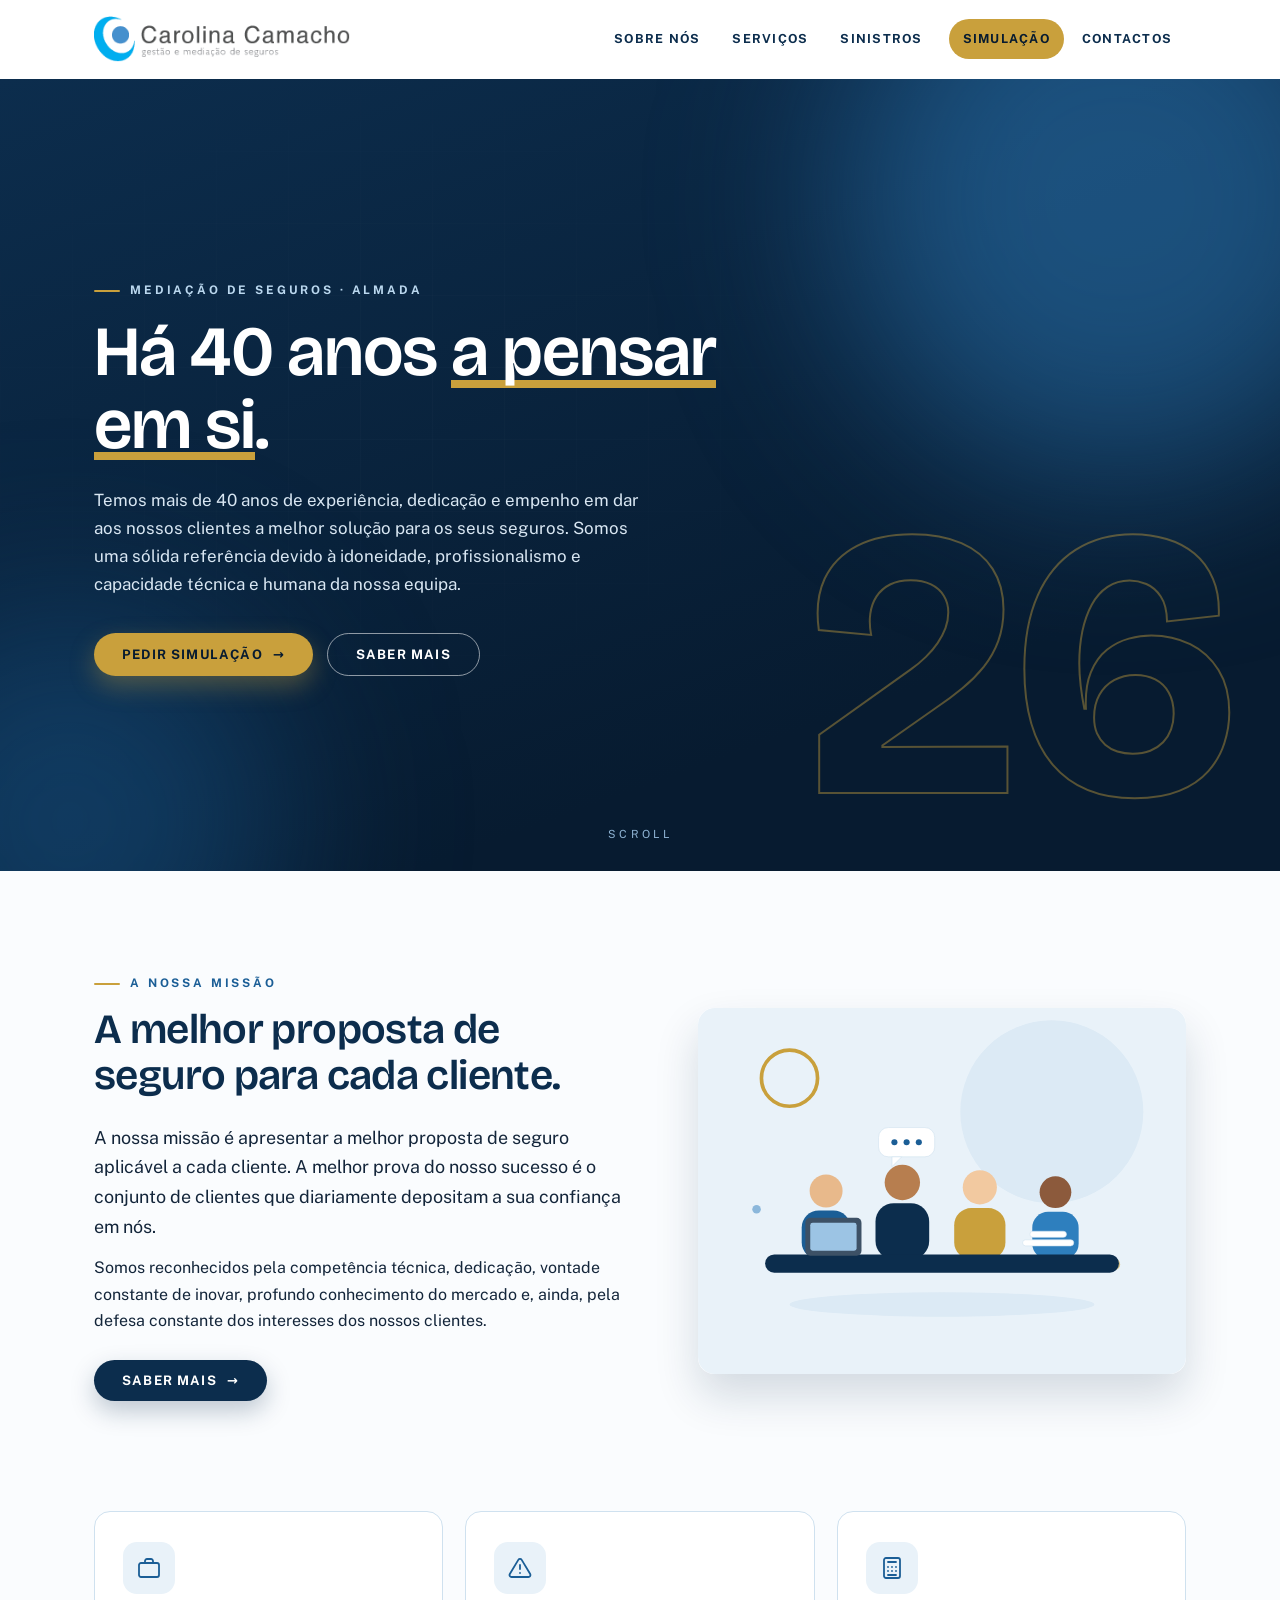
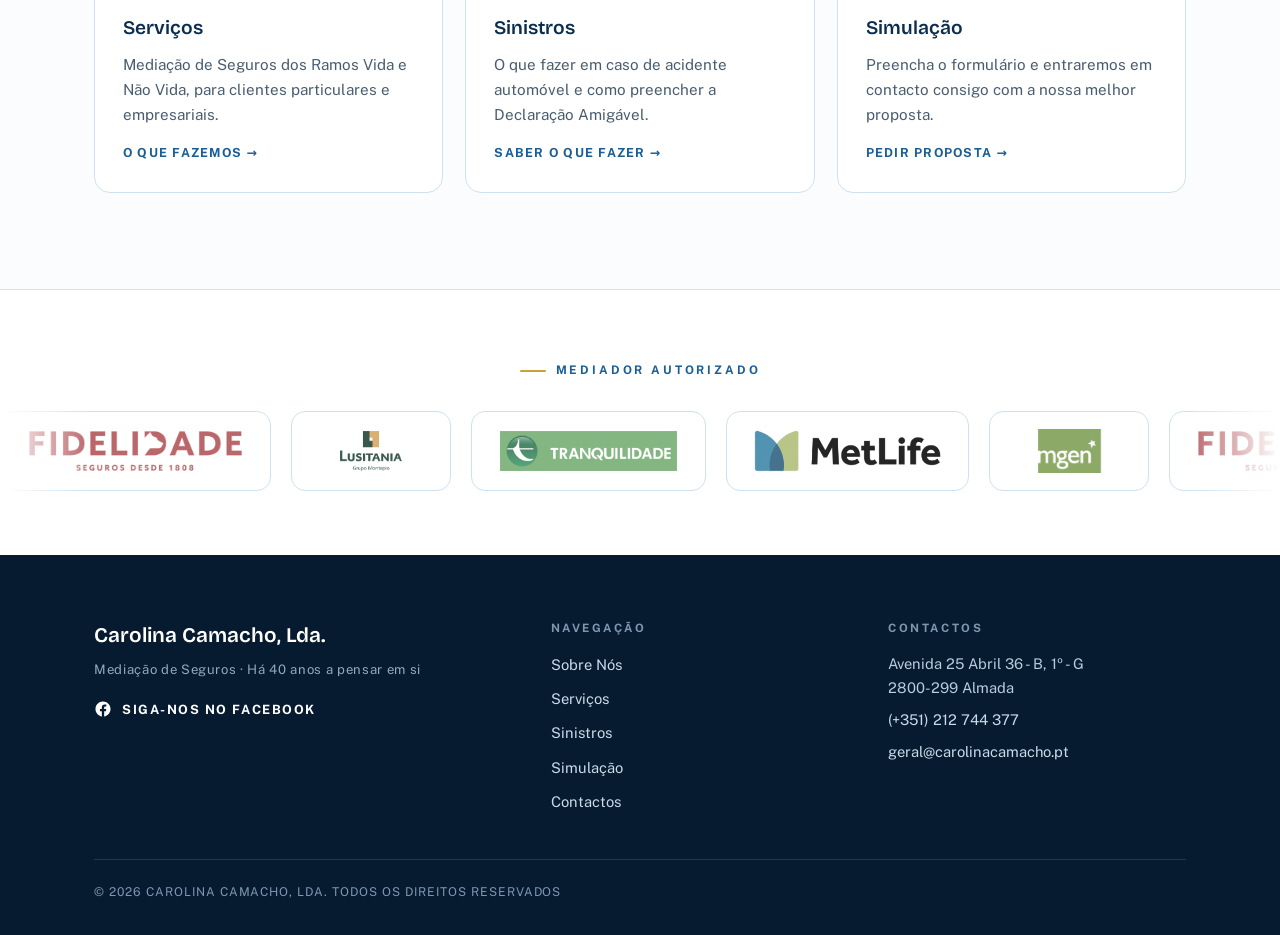
==== commit e711e813: "novas implementacoes" ====
--- a/index.html
+++ b/index.html
@@ -8,7 +8,7 @@
 <link rel="preconnect" href="https://fonts.googleapis.com">
 <link rel="preconnect" href="https://fonts.gstatic.com" crossorigin>
 <link href="https://fonts.googleapis.com/css2?family=Bricolage+Grotesque:wght@500;600;700&family=Public+Sans:wght@400;600;700&display=swap" rel="stylesheet">
-<link rel="stylesheet" href="assets/style.css?v=3">
+<link rel="stylesheet" href="assets/style.css?v=4">
 </head>
 <body>
 
@@ -145,7 +145,7 @@
     <div class="copyright">&copy; 2026 Carolina Camacho, Lda. Todos os direitos reservados</div>
   </div>
 </footer>
-<script src="assets/main.js?v=3"></script>
+<script src="assets/main.js?v=6"></script>
 
 </body>
 </html>
--- a/assets/style.css
+++ b/assets/style.css
@@ -24,6 +24,7 @@
   padding: 0;
 }
 html {
+  scroll-padding-top: 110px;
   scroll-behavior: smooth;
 }
 body {
@@ -1029,7 +1030,8 @@
     box-shadow 0.2s ease;
 }
 .field input:focus,
-.field textarea:focus {
+.field textarea:focus,
+.field select:focus {
   border-color: var(--blue-bright);
   box-shadow: 0 0 0 4px rgba(46, 127, 190, 0.12);
 }
@@ -1383,3 +1385,289 @@
   text-transform: uppercase;
   color: #7e97ae;
 }
+
+/* ============ forms v4: wizard, errors, states ============ */
+[hidden] {
+  display: none !important;
+}
+.hint {
+  font-size: 0.84rem;
+  color: #5a6b7c;
+  margin: -4px 0 0;
+}
+.field-error {
+  display: flex;
+  align-items: center;
+  gap: 6px;
+  margin-top: 6px;
+  font-size: 0.84rem;
+  font-weight: 600;
+  color: #9e2b25;
+}
+.field-error::before {
+  content: '!';
+  flex: none;
+  width: 16px;
+  height: 16px;
+  border-radius: 50%;
+  background: #c0392b;
+  color: #fff;
+  font-size: 0.7rem;
+  font-weight: 700;
+  line-height: 16px;
+  text-align: center;
+}
+.check-line + .field-error {
+  margin-top: -8px;
+}
+input[type='checkbox'].input-error {
+  outline: 2px solid #c0392b;
+  outline-offset: 2px;
+}
+.field input::placeholder {
+  color: #9aabbb;
+}
+
+/* stepper */
+.stepper {
+  --gap: 0px;
+  position: relative;
+  display: grid;
+  grid-template-columns: repeat(4, 1fr);
+  list-style: none;
+  margin: 0 0 34px;
+}
+.stepper::before,
+.stepper::after {
+  content: '';
+  position: absolute;
+  top: 19px;
+  left: 12.5%;
+  right: 12.5%;
+  height: 2px;
+  background: var(--sky-line);
+}
+.stepper::after {
+  right: auto;
+  width: calc(75% * var(--progress, 0));
+  background: linear-gradient(90deg, var(--gold), var(--blue-bright));
+  transition: width 0.4s var(--ease);
+}
+.stepper li {
+  position: relative;
+  z-index: 1;
+  display: flex;
+  justify-content: center;
+}
+.stepper button {
+  display: flex;
+  flex-direction: column;
+  align-items: center;
+  gap: 8px;
+  background: none;
+  border: 0;
+  padding: 0 4px;
+  cursor: pointer;
+  font: inherit;
+  color: #6b7d8f;
+}
+.stepper .n {
+  width: 40px;
+  height: 40px;
+  border-radius: 50%;
+  display: flex;
+  align-items: center;
+  justify-content: center;
+  background: #fff;
+  border: 2px solid var(--sky-line);
+  font-family: var(--font-display);
+  font-weight: 700;
+  transition:
+    background 0.25s ease,
+    border-color 0.25s ease,
+    color 0.25s ease,
+    box-shadow 0.25s ease;
+}
+.stepper .t {
+  font-size: 0.74rem;
+  font-weight: 700;
+  letter-spacing: 0.08em;
+  text-transform: uppercase;
+}
+.stepper button:hover .n {
+  border-color: var(--blue-bright);
+}
+.stepper li.done .n {
+  background: var(--sky);
+  border-color: var(--blue);
+  color: var(--blue);
+}
+.stepper button[aria-current='step'] {
+  color: var(--navy);
+}
+.stepper button[aria-current='step'] .n {
+  background: var(--navy);
+  border-color: var(--navy);
+  color: var(--gold-soft);
+  box-shadow: 0 0 0 5px rgba(46, 127, 190, 0.15);
+}
+@media (max-width: 560px) {
+  .stepper .t {
+    font-size: 0.64rem;
+    letter-spacing: 0.04em;
+  }
+}
+
+/* steps */
+.is-wizard .step:not(.active) {
+  display: none;
+}
+.is-wizard .step.active {
+  animation: fadeUp 0.45s var(--ease) both;
+  margin-bottom: 10px;
+}
+.step:focus {
+  outline: none;
+}
+.form-actions {
+  display: flex;
+  flex-wrap: wrap;
+  align-items: center;
+  gap: 14px;
+}
+.is-wizard .form-actions {
+  border-top: 1px solid var(--sky);
+  padding-top: 24px;
+}
+.form-actions .step-count {
+  flex: 1;
+  text-align: center;
+  font-size: 0.8rem;
+  font-weight: 600;
+  color: #6b7d8f;
+}
+.btn-ghost {
+  background: transparent;
+  color: var(--navy);
+  border: 1.5px solid var(--sky-line);
+}
+.btn-ghost:hover {
+  border-color: var(--navy);
+}
+.btn:hover .arr-back {
+  transform: translateX(-4px);
+}
+.btn:disabled {
+  opacity: 0.7;
+  cursor: progress;
+  transform: none;
+}
+@media (max-width: 520px) {
+  form.card {
+    padding: 26px 20px;
+  }
+  .form-actions .step-count {
+    order: -1;
+    flex-basis: 100%;
+  }
+  .form-actions .btn {
+    flex: 1;
+    justify-content: center;
+    padding: 14px 18px;
+  }
+}
+
+/* coverage groups + selected states */
+.cov-group + .cov-group {
+  margin-top: 24px;
+}
+.cov-h {
+  display: flex;
+  flex-wrap: wrap;
+  align-items: baseline;
+  gap: 4px 10px;
+  font-weight: 700;
+  color: var(--navy);
+  margin-bottom: 10px;
+}
+.cov-h span {
+  font-size: 0.78rem;
+  font-weight: 600;
+  color: #6b7d8f;
+}
+.coverage label:has(input:checked),
+.radio-row label:has(input:checked) {
+  border-color: var(--blue);
+  background: var(--sky);
+  box-shadow: inset 0 0 0 1px var(--blue);
+}
+.coverage label:has(input:checked) {
+  color: var(--navy);
+  font-weight: 600;
+}
+.radio-row label {
+  padding: 6px 14px;
+  border: 1px solid var(--sky-line);
+  border-radius: 999px;
+  background: #fff;
+  cursor: pointer;
+  transition:
+    border-color 0.2s ease,
+    background 0.2s ease;
+}
+.radio-row label:hover {
+  border-color: var(--blue-bright);
+}
+.check-line {
+  display: flex;
+  align-items: flex-start;
+  gap: 10px;
+  font-size: 0.93rem;
+  cursor: pointer;
+}
+.check-line input {
+  flex: none;
+  margin-top: 4px;
+}
+.consent {
+  padding: 15px 17px;
+  background: var(--paper);
+  border: 1px solid var(--sky-line);
+  border-radius: 11px;
+  color: #38495b;
+}
+
+/* thank-you panel */
+.is-done > :not(.form-done) {
+  display: none !important;
+}
+.form-done {
+  text-align: center;
+  padding: 30px 10px 16px;
+  animation: fadeUp 0.6s var(--ease) both;
+}
+.form-done .done-ic {
+  width: 76px;
+  height: 76px;
+  margin: 0 auto 20px;
+  border-radius: 50%;
+  display: flex;
+  align-items: center;
+  justify-content: center;
+  background: #e8f5ec;
+  color: #1e6b3a;
+  box-shadow: 0 0 0 10px rgba(30, 107, 58, 0.06);
+}
+.form-done h3 {
+  font-family: var(--font-display);
+  font-weight: 600;
+  font-size: 1.6rem;
+  color: var(--navy);
+  margin-bottom: 10px;
+  outline: none;
+}
+.form-done p {
+  max-width: 52ch;
+  margin: 0 auto 26px;
+  color: #38495b;
+}
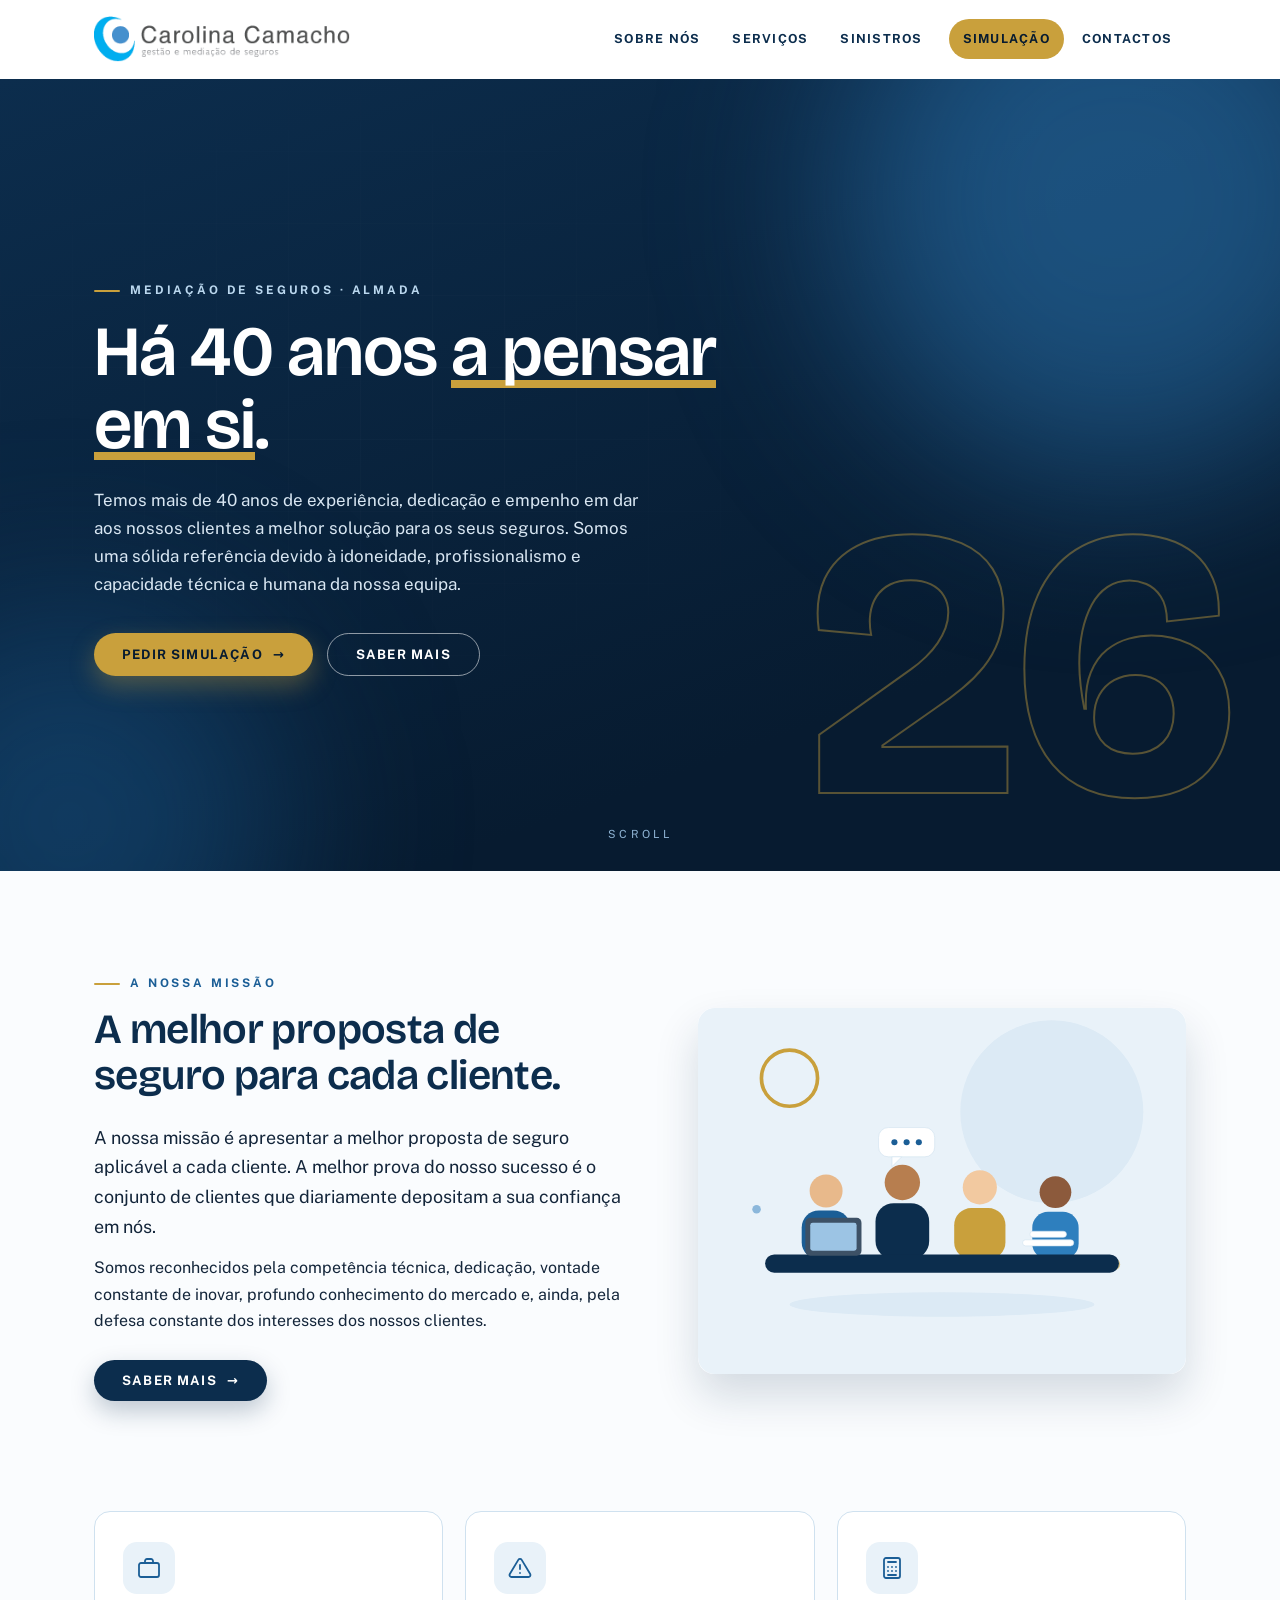
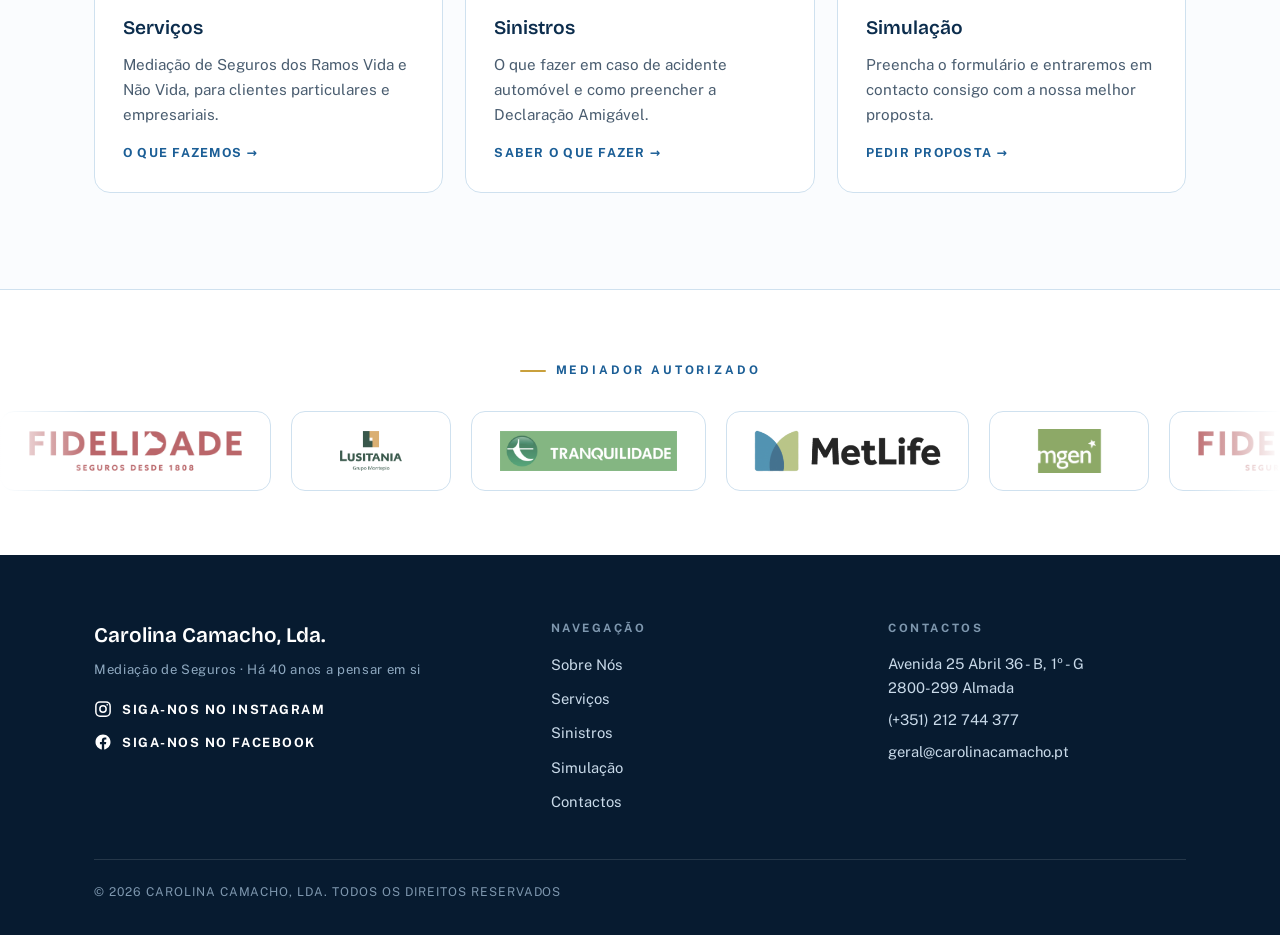
==== commit 744a9bac: "Instagram e Maps" ====
--- a/index.html
+++ b/index.html
@@ -8,7 +8,7 @@
 <link rel="preconnect" href="https://fonts.googleapis.com">
 <link rel="preconnect" href="https://fonts.gstatic.com" crossorigin>
 <link href="https://fonts.googleapis.com/css2?family=Bricolage+Grotesque:wght@500;600;700&family=Public+Sans:wght@400;600;700&display=swap" rel="stylesheet">
-<link rel="stylesheet" href="assets/style.css?v=4">
+<link rel="stylesheet" href="assets/style.css?v=5">
 </head>
 <body>
 
@@ -118,6 +118,10 @@
         <div class="footer-brand">Carolina Camacho, Lda.
           <small>Mediação de Seguros &middot; Há 40 anos a pensar em si</small>
         </div>
+        <a class="social" href="https://www.instagram.com/carolinacamacholda/" target="_blank" rel="noopener">
+          <svg width="18" height="18" viewBox="0 0 24 24" fill="none" stroke="currentColor" stroke-width="2" stroke-linecap="round" stroke-linejoin="round" aria-hidden="true"><rect x="2.5" y="2.5" width="19" height="19" rx="5.5"/><circle cx="12" cy="12" r="4.2"/><circle cx="17.6" cy="6.4" r="1.1" fill="currentColor" stroke="none"/></svg>
+          Siga-nos no Instagram
+        </a>
         <a class="social" href="http://www.facebook.com/pages/Carolina-Camacho/294897557250897" target="_blank" rel="noopener">
           <svg width="18" height="18" viewBox="0 0 24 24" fill="currentColor" aria-hidden="true"><path d="M22 12.06C22 6.5 17.52 2 12 2S2 6.5 2 12.06c0 5.02 3.66 9.18 8.44 9.94v-7.03H7.9v-2.9h2.54V9.85c0-2.52 1.5-3.9 3.78-3.9 1.09 0 2.23.19 2.23.19v2.47h-1.26c-1.24 0-1.63.77-1.63 1.57v1.88h2.78l-.45 2.9h-2.33V22c4.78-.76 8.44-4.92 8.44-9.94Z"/></svg>
           Siga-nos no Facebook
@@ -136,7 +140,7 @@
       <div>
         <div class="footer-h">Contactos</div>
         <div class="footer-contact">
-          <span>Avenida 25 Abril 36 - B, 1º - G<br>2800-299 Almada</span>
+          <a href="https://maps.app.goo.gl/rVsP4e3rLNgaRJieA" target="_blank" rel="noopener" title="Ver no Google Maps">Avenida 25 Abril 36 - B, 1º - G<br>2800-299 Almada</a>
           <a href="tel:+351212744377">(+351) 212 744 377</a>
           <a href="mailto:geral@carolinacamacho.pt">geral@carolinacamacho.pt</a>
         </div>
--- a/assets/style.css
+++ b/assets/style.css
@@ -1671,3 +1671,12 @@
   margin: 0 auto 26px;
   color: #38495b;
 }
+
+/* links das redes sociais no rodapé, um por linha */
+.site-footer .social {
+  display: flex;
+  width: fit-content;
+}
+.site-footer .social + .social {
+  margin-top: 12px;
+}
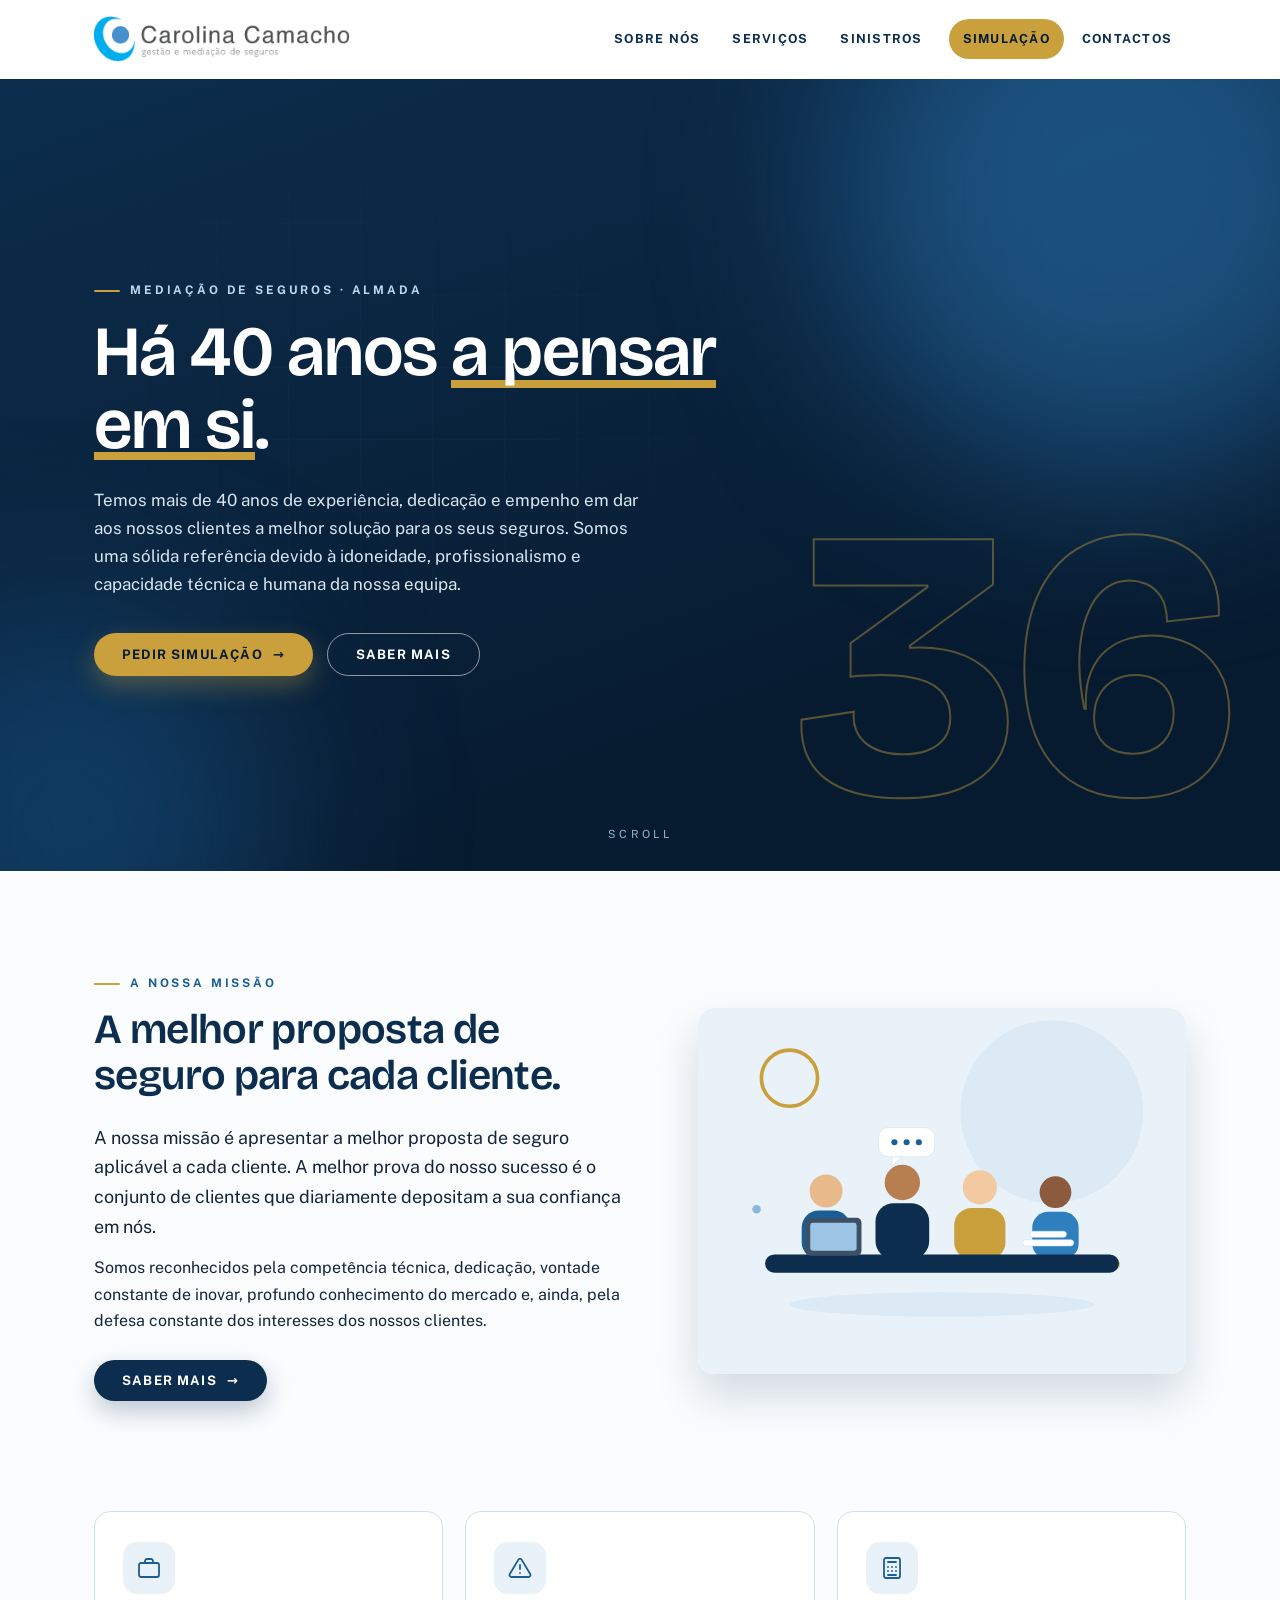
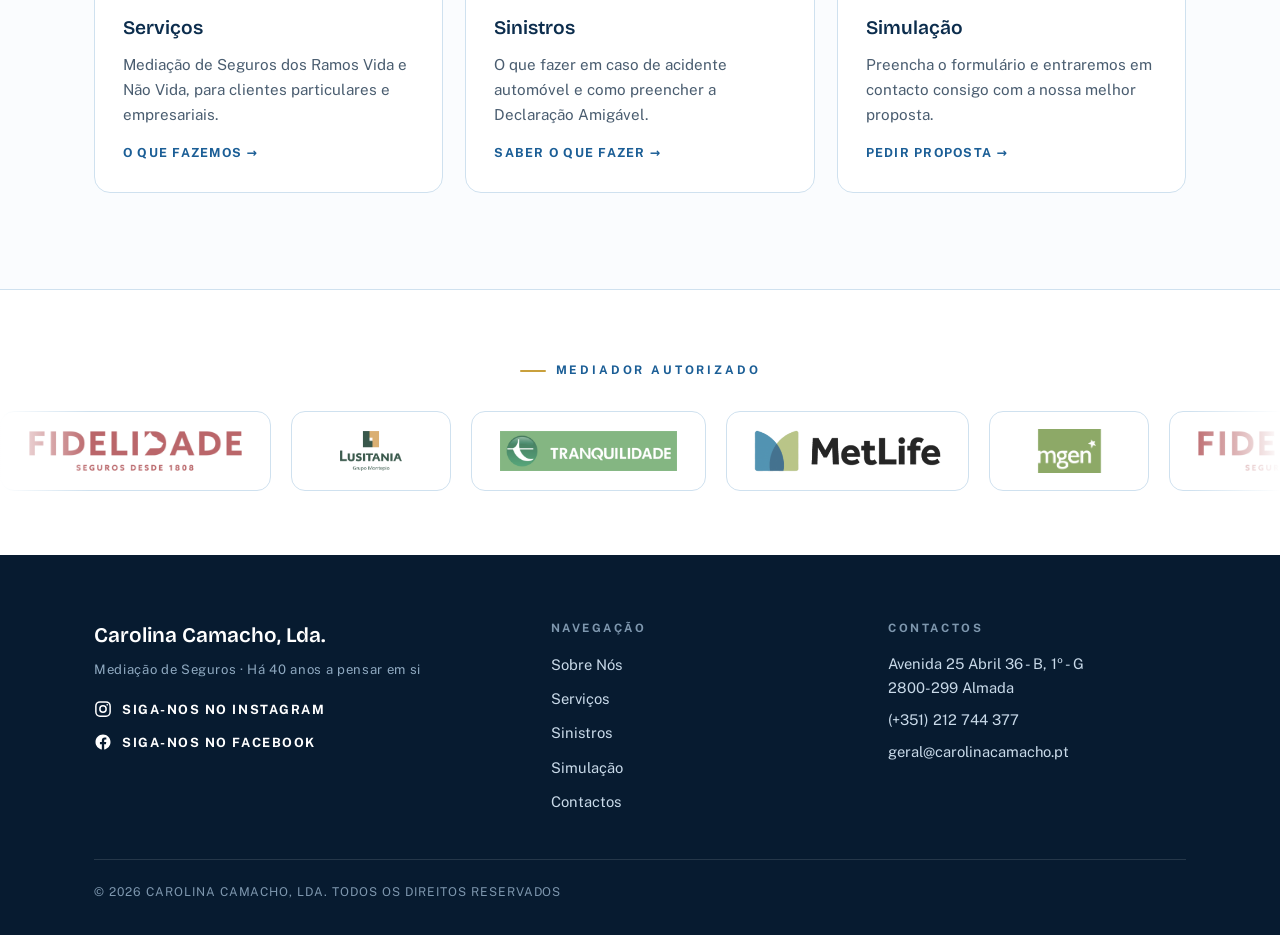
==== commit 200cd149: "Carrossel de logótipos em ciclo contínuo, sem salto Co-Authored-By: Claude Opus 5.5 <noreply@anthrop" ====
--- a/index.html
+++ b/index.html
@@ -8,7 +8,7 @@
 <link rel="preconnect" href="https://fonts.googleapis.com">
 <link rel="preconnect" href="https://fonts.gstatic.com" crossorigin>
 <link href="https://fonts.googleapis.com/css2?family=Bricolage+Grotesque:wght@500;600;700&family=Public+Sans:wght@400;600;700&display=swap" rel="stylesheet">
-<link rel="stylesheet" href="assets/style.css?v=5">
+<link rel="stylesheet" href="assets/style.css?v=11">
 </head>
 <body>
 
@@ -17,6 +17,7 @@
     <a class="brand" href="index.html" aria-label="Carolina Camacho — página inicial">
       <img src="imgs/logo-carolina-camacho.png" alt="Carolina Camacho — gestão e mediação de seguros">
     </a>
+    <a class="header-call" href="tel:+351212744377" aria-label="Ligar para (+351) 212 744 377"><svg width="18" height="18" viewBox="0 0 24 24" fill="none" stroke="currentColor" stroke-width="2" stroke-linecap="round" stroke-linejoin="round" aria-hidden="true"><path d="M22 16.9v3a2 2 0 0 1-2.2 2 19.8 19.8 0 0 1-8.6-3.1 19.5 19.5 0 0 1-6-6A19.8 19.8 0 0 1 2.1 4.2 2 2 0 0 1 4.1 2h3a2 2 0 0 1 2 1.7c.1.9.4 1.8.7 2.7a2 2 0 0 1-.5 2.1L8 9.8a16 16 0 0 0 6 6l1.3-1.3a2 2 0 0 1 2.1-.4c.9.3 1.8.6 2.7.7a2 2 0 0 1 1.7 2z"/></svg><span>Ligar</span></a>
     <button class="nav-toggle" aria-expanded="false" aria-controls="site-nav">Menu
       <svg width="16" height="16" viewBox="0 0 24 24" fill="none" stroke="currentColor" stroke-width="2.4" stroke-linecap="round" aria-hidden="true"><line x1="4" y1="7" x2="20" y2="7"/><line x1="4" y1="12" x2="20" y2="12"/><line x1="4" y1="17" x2="20" y2="17"/></svg>
     </button>
@@ -149,7 +150,7 @@
     <div class="copyright">&copy; 2026 Carolina Camacho, Lda. Todos os direitos reservados</div>
   </div>
 </footer>
-<script src="assets/main.js?v=6"></script>
+<script src="assets/main.js?v=8"></script>
 
 </body>
 </html>
--- a/assets/style.css
+++ b/assets/style.css
@@ -246,31 +246,152 @@
     align-items: center;
     gap: 8px;
   }
+  /* toggle button: hamburger morphs into an X */
+  .nav-toggle {
+    transition:
+      background 0.25s ease,
+      color 0.25s ease,
+      border-color 0.25s ease;
+  }
+  .nav-toggle[aria-expanded='true'] {
+    background: var(--navy);
+    border-color: var(--navy);
+    color: #fff;
+  }
+  .nav-toggle svg line {
+    transform-origin: 12px 12px;
+    transition:
+      transform 0.3s var(--ease),
+      opacity 0.2s ease;
+  }
+  .nav-toggle[aria-expanded='true'] svg line:nth-child(1) {
+    transform: rotate(45deg) translateY(5px);
+  }
+  .nav-toggle[aria-expanded='true'] svg line:nth-child(2) {
+    opacity: 0;
+  }
+  .nav-toggle[aria-expanded='true'] svg line:nth-child(3) {
+    transform: rotate(-45deg) translateY(-5px);
+  }
+
+  /* dropdown panel */
   .site-nav {
-    display: none;
+    display: block;
     position: absolute;
     left: 0;
     right: 0;
     top: 100%;
     background: #fff;
-    border-bottom: 1px solid var(--sky-line);
-    box-shadow: var(--shadow);
+    border-top: 1px solid var(--sky-line);
+    border-radius: 0 0 22px 22px;
+    box-shadow: 0 24px 40px rgba(7, 27, 48, 0.18);
+    visibility: hidden;
+    opacity: 0;
+    transform: translateY(-10px);
+    transition:
+      opacity 0.25s ease,
+      transform 0.35s var(--ease),
+      visibility 0s linear 0.35s;
   }
   .site-nav.open {
-    display: block;
+    visibility: visible;
+    opacity: 1;
+    transform: none;
+    transition:
+      opacity 0.25s ease,
+      transform 0.35s var(--ease),
+      visibility 0s;
+  }
+  /* dimmed backdrop below the panel (tap to close) */
+  .site-nav::after {
+    content: '';
+    position: absolute;
+    left: 0;
+    right: 0;
+    top: 100%;
+    height: 100vh;
+    background: rgba(7, 27, 48, 0.45);
+    z-index: -1;
   }
   .site-nav ul {
     flex-direction: column;
     align-items: stretch;
-    padding: 12px 16px 18px;
-    gap: 4px;
-  }
+    padding: 6px 28px 26px;
+    gap: 0;
+  }
+  .site-nav li {
+    opacity: 0;
+    transform: translateY(-6px);
+    transition:
+      opacity 0.3s ease,
+      transform 0.35s var(--ease);
+  }
+  .site-nav li + li {
+    border-top: 1px solid var(--sky);
+  }
+  .site-nav.open li {
+    opacity: 1;
+    transform: none;
+  }
+  .site-nav.open li:nth-child(1) { transition-delay: 0.04s; }
+  .site-nav.open li:nth-child(2) { transition-delay: 0.08s; }
+  .site-nav.open li:nth-child(3) { transition-delay: 0.12s; }
+  .site-nav.open li:nth-child(5) { transition-delay: 0.16s; }
+  .site-nav.open li:has(.nav-cta) { transition-delay: 0.22s; }
+
   .site-nav a {
-    border-radius: 10px;
+    text-align: center;
+    padding: 17px 14px;
+    border-radius: 0;
+    font-size: 0.86rem;
+    letter-spacing: 0.16em;
+  }
+  .site-nav a:hover {
+    color: var(--blue);
+  }
+  /* centred gold underline for hover / current page */
+  .site-nav a::after {
+    left: 50%;
+    right: auto;
+    width: 26px;
+    margin-left: -13px;
+    bottom: 9px;
+    transform-origin: center;
+  }
+  .site-nav a[aria-current='page'] {
+    background: none;
+    color: var(--navy);
+  }
+  .site-nav a[aria-current='page']::after {
+    display: block;
+    transform: scaleX(1);
+  }
+
+  /* "Simulação" becomes the closing call-to-action */
+  .site-nav li:has(.nav-cta) {
+    order: 10;
+    border-top: 0;
+    margin-top: 16px;
   }
   .site-nav .nav-cta {
     margin-left: 0;
-    text-align: center;
+    padding: 16px 14px;
+    border-radius: 999px;
+    box-shadow: 0 10px 22px rgba(201, 160, 60, 0.35);
+  }
+  .site-nav .nav-cta[aria-current='page'] {
+    background: var(--gold);
+    color: var(--navy-deep);
+  }
+  .site-nav .nav-cta[aria-current='page']::after {
+    display: none;
+  }
+}
+@media (max-width: 900px) and (prefers-reduced-motion: reduce) {
+  .site-nav,
+  .site-nav li,
+  .nav-toggle svg line {
+    transition: none !important;
   }
 }
 
@@ -1680,3 +1801,827 @@
 .site-footer .social + .social {
   margin-top: 12px;
 }
+
+/* ============ v6: serviços & sinistros refresh ============ */
+.page-actions {
+  display: flex;
+  flex-wrap: wrap;
+  gap: 14px;
+  margin-top: 30px;
+  animation: fadeUp 0.8s var(--ease) 0.32s both;
+}
+.qa-card .ic,
+.benefit .ic,
+.channel .ic {
+  flex: none;
+  width: 48px;
+  height: 48px;
+  border-radius: 12px;
+  background: var(--sky);
+  color: var(--blue);
+  display: flex;
+  align-items: center;
+  justify-content: center;
+  margin-bottom: 16px;
+  transition:
+    background 0.25s ease,
+    color 0.25s ease;
+}
+.qa-card:hover .ic,
+.benefit:hover .ic,
+a.channel:hover .ic {
+  background: var(--navy);
+  color: var(--gold-soft);
+}
+.qa-wide {
+  grid-column: 1 / -1;
+}
+.section .qa-wide p {
+  max-width: 80ch;
+}
+
+/* benefits */
+.benefits-head {
+  margin-top: 80px;
+}
+.benefits {
+  display: grid;
+  grid-template-columns: repeat(3, 1fr);
+  gap: 22px;
+}
+@media (max-width: 820px) {
+  .benefits {
+    grid-template-columns: 1fr;
+  }
+}
+.benefit {
+  background: linear-gradient(180deg, #fff, var(--sky));
+  border: 1px solid var(--sky-line);
+  border-radius: var(--radius);
+  padding: 28px 26px;
+  transition:
+    transform 0.25s var(--ease),
+    box-shadow 0.25s var(--ease);
+}
+.benefit:hover {
+  transform: translateY(-6px);
+  box-shadow: var(--shadow-lift);
+}
+.section .benefit h3 {
+  font-size: 1.12rem;
+  margin-bottom: 6px;
+}
+.section .benefit p {
+  font-size: 0.97rem;
+  color: #38495b;
+  margin: 0;
+}
+
+/* 3 steps */
+.section-tint {
+  background: var(--sky);
+  border-top: 1px solid var(--sky-line);
+}
+.steps3 {
+  list-style: none;
+  counter-reset: st;
+  display: grid;
+  grid-template-columns: repeat(3, 1fr);
+  gap: 22px;
+  margin-top: 12px;
+}
+@media (max-width: 820px) {
+  .steps3 {
+    grid-template-columns: 1fr;
+  }
+}
+.steps3 li {
+  counter-increment: st;
+  position: relative;
+  background: #fff;
+  border-radius: var(--radius);
+  padding: 30px 26px 26px;
+  box-shadow: var(--shadow);
+  transition:
+    opacity 0.7s var(--ease),
+    transform 0.25s var(--ease),
+    box-shadow 0.25s var(--ease);
+}
+.steps3 li:hover {
+  transform: translateY(-6px);
+  box-shadow: var(--shadow-lift);
+}
+.steps3 li::before {
+  content: counter(st, decimal-leading-zero);
+  display: block;
+  font-family: var(--font-display);
+  font-weight: 700;
+  font-size: 2.2rem;
+  line-height: 1;
+  color: var(--gold);
+  margin-bottom: 14px;
+}
+.section .steps3 h3 {
+  font-size: 1.15rem;
+  margin-bottom: 6px;
+}
+.section .steps3 p {
+  font-size: 0.97rem;
+  color: #38495b;
+  margin: 0;
+}
+
+/* stats in dark band */
+.stats {
+  display: grid;
+  grid-template-columns: repeat(3, 1fr);
+  gap: 18px;
+  margin: 8px 0 36px;
+}
+@media (max-width: 640px) {
+  .stats {
+    grid-template-columns: 1fr;
+  }
+}
+.stats > div {
+  padding: 22px 24px;
+  border: 1px solid rgba(255, 255, 255, 0.14);
+  border-radius: var(--radius);
+  background: rgba(255, 255, 255, 0.04);
+}
+.stats dt {
+  font-family: var(--font-display);
+  font-weight: 700;
+  font-size: clamp(2.2rem, 4.4vw, 3rem);
+  line-height: 1;
+  color: var(--gold-soft);
+}
+.stats dd {
+  margin-top: 8px;
+  font-size: 0.86rem;
+  font-weight: 600;
+  letter-spacing: 0.06em;
+  text-transform: uppercase;
+  color: #bbd8ef;
+}
+.band-text {
+  display: grid;
+  grid-template-columns: 1fr 1fr;
+  gap: 32px;
+}
+@media (max-width: 820px) {
+  .band-text {
+    grid-template-columns: 1fr;
+    gap: 0;
+  }
+}
+
+/* emergency strip */
+.emergency {
+  background: #fff6e6;
+  border-bottom: 1px solid #f0dcae;
+}
+.emergency-inner {
+  display: flex;
+  flex-wrap: wrap;
+  align-items: center;
+  justify-content: space-between;
+  gap: 16px 28px;
+  padding-top: 22px;
+  padding-bottom: 22px;
+}
+.emergency p {
+  flex: 1 1 380px;
+  color: #5b4615;
+  font-size: 0.98rem;
+}
+.emergency strong {
+  color: var(--navy-deep);
+}
+.emergency-actions {
+  display: flex;
+  flex-wrap: wrap;
+  gap: 12px;
+}
+.btn-sos {
+  background: #c0392b;
+  color: #fff;
+  box-shadow: 0 10px 24px rgba(192, 57, 43, 0.3);
+}
+.btn-sos:hover {
+  background: #a93226;
+}
+@media (max-width: 560px) {
+  .emergency-actions,
+  .emergency-actions .btn {
+    width: 100%;
+    justify-content: center;
+  }
+}
+
+/* timeline v2: icon + title + desc */
+.timeline li {
+  display: grid;
+  grid-template-columns: 1fr auto;
+  column-gap: 14px;
+  align-items: center;
+}
+.tl-ic {
+  grid-column: 2;
+  grid-row: 1 / span 2;
+  width: 44px;
+  height: 44px;
+  border-radius: 12px;
+  background: var(--sky);
+  color: var(--blue);
+  display: flex;
+  align-items: center;
+  justify-content: center;
+}
+.tl-title {
+  font-family: var(--font-display);
+  font-weight: 600;
+  font-size: 1.08rem;
+  color: var(--navy);
+  line-height: 1.25;
+}
+.tl-desc {
+  font-size: 0.94rem;
+  color: #4a5d70;
+}
+.timeline li:nth-child(4) .tl-ic {
+  background: #fbedec;
+  color: #c0392b;
+}
+@media (min-width: 900px) {
+  .timeline {
+    grid-template-columns: repeat(3, 1fr);
+    padding-left: 0;
+    margin-top: 12px;
+  }
+  .timeline::before {
+    display: none;
+  }
+  .timeline li {
+    grid-template-columns: 1fr;
+    align-items: start;
+    align-content: start;
+    padding: 26px 24px 24px;
+  }
+  .timeline li:hover {
+    transform: translateY(-6px);
+    box-shadow: var(--shadow-lift);
+  }
+  /* number on the left, icon on the right, same line */
+  .timeline li::before {
+    left: 24px;
+    top: 28px;
+    width: 40px;
+    height: 40px;
+    font-size: 0.85rem;
+    box-shadow: none;
+  }
+  .tl-ic {
+    grid-row: auto;
+    grid-column: 1;
+    justify-self: end;
+    margin-bottom: 14px;
+  }
+  .tl-title {
+    margin-bottom: 4px;
+  }
+}
+
+/* file card (DAAA) */
+.file-card {
+  display: flex;
+  align-items: center;
+  gap: 16px;
+  margin-top: 6px;
+  padding: 16px 18px;
+  background: #fff;
+  border: 1px solid var(--sky-line);
+  border-radius: var(--radius);
+  color: var(--ink);
+  text-decoration: none;
+  box-shadow: var(--shadow);
+  transition:
+    transform 0.2s var(--ease),
+    box-shadow 0.2s var(--ease),
+    border-color 0.2s ease;
+}
+.file-card:hover {
+  transform: translateY(-3px);
+  box-shadow: var(--shadow-lift);
+  border-color: var(--blue-bright);
+}
+.file-ic {
+  flex: none;
+  width: 48px;
+  height: 56px;
+  border-radius: 8px;
+  background: #c0392b;
+  color: #fff;
+  font-weight: 700;
+  font-size: 0.78rem;
+  letter-spacing: 0.06em;
+  display: flex;
+  align-items: flex-end;
+  justify-content: center;
+  padding-bottom: 8px;
+  clip-path: polygon(0 0, 70% 0, 100% 22%, 100% 100%, 0 100%);
+}
+.file-txt {
+  flex: 1;
+  min-width: 0;
+}
+.file-txt strong {
+  display: block;
+  color: var(--navy);
+}
+.file-txt small {
+  color: #5a6b7c;
+  font-size: 0.85rem;
+}
+.file-go {
+  flex: none;
+  display: inline-flex;
+  align-items: center;
+  gap: 8px;
+  padding: 10px 16px;
+  border-radius: 999px;
+  background: var(--navy);
+  color: #fff;
+  font-size: 0.78rem;
+  font-weight: 700;
+  letter-spacing: 0.08em;
+  text-transform: uppercase;
+  transition: background 0.2s ease;
+}
+.file-card:hover .file-go {
+  background: var(--blue);
+}
+@media (max-width: 480px) {
+  .file-go span {
+    display: none;
+  }
+  .file-go {
+    padding: 10px;
+  }
+}
+
+/* participation channels */
+.channel-grid {
+  display: grid;
+  grid-template-columns: repeat(2, 1fr);
+  gap: 14px;
+  margin: 22px 0 18px;
+}
+@media (max-width: 480px) {
+  .channel-grid {
+    grid-template-columns: 1fr;
+    gap: 10px;
+  }
+  .channel-grid .channel {
+    display: grid;
+    grid-template-columns: auto 1fr;
+    column-gap: 14px;
+    align-items: center;
+    padding: 14px 16px;
+  }
+  .channel-grid .channel .ic {
+    grid-row: span 2;
+    margin-bottom: 0;
+  }
+}
+.channel {
+  display: block;
+  padding: 20px;
+  background: #fff;
+  border: 1px solid var(--sky-line);
+  border-radius: var(--radius);
+  color: var(--ink);
+  text-decoration: none;
+  font-weight: 600;
+  font-size: 0.95rem;
+  overflow-wrap: anywhere;
+  transition:
+    transform 0.2s var(--ease),
+    box-shadow 0.2s var(--ease),
+    border-color 0.2s ease;
+}
+a.channel:hover {
+  transform: translateY(-4px);
+  box-shadow: var(--shadow-lift);
+  border-color: var(--blue-bright);
+}
+.channel .ic {
+  width: 42px;
+  height: 42px;
+  margin-bottom: 12px;
+}
+.channel .lbl {
+  display: block;
+  font-size: 0.7rem;
+  font-weight: 700;
+  letter-spacing: 0.18em;
+  text-transform: uppercase;
+  color: var(--blue);
+  margin-bottom: 2px;
+}
+.section p.hours {
+  display: flex;
+  align-items: center;
+  gap: 10px;
+  font-size: 0.92rem;
+  color: #4a5d70;
+}
+.hours svg {
+  flex: none;
+  color: var(--blue);
+}
+
+/* ============ v8: home quick strip, header call, CTA actions ============ */
+/* header call button (mobile only) */
+.header-call {
+  display: none;
+}
+@media (max-width: 900px) {
+  .header-call {
+    display: inline-flex;
+    align-items: center;
+    gap: 6px;
+    margin-left: auto;
+    margin-right: -12px;
+    padding: 8px 12px;
+    border-radius: 10px;
+    background: var(--navy);
+    color: #fff;
+    font-weight: 700;
+    font-size: 0.9rem;
+    text-decoration: none;
+  }
+  .header-call:hover {
+    background: var(--blue);
+  }
+}
+@media (max-width: 900px) {
+  .brand {
+    flex: none;
+  }
+}
+@media (max-width: 480px) {
+  .header-inner {
+    gap: 14px;
+  }
+  .header-call {
+    margin-right: -6px;
+    padding: 9px;
+  }
+  .header-call span {
+    display: none;
+  }
+  .nav-toggle {
+    font-size: 0;
+    gap: 0;
+    padding: 9px;
+  }
+  .nav-toggle svg {
+    width: 20px;
+    height: 20px;
+  }
+  .brand img {
+    height: 40px;
+  }
+}
+@media (max-width: 360px) {
+  .brand img {
+    height: 34px;
+  }
+}
+
+/* home quick strip */
+.quick {
+  padding: 56px 0 0;
+}
+.stats-light {
+  margin: 0 0 22px;
+}
+.stats-light > div {
+  background: #fff;
+  border-color: var(--sky-line);
+  box-shadow: var(--shadow);
+}
+.stats-light dt {
+  color: var(--navy);
+}
+.stats-light dt::after {
+  content: '';
+  display: block;
+  width: 28px;
+  height: 3px;
+  margin-top: 12px;
+  border-radius: 2px;
+  background: var(--gold);
+}
+.stats-light dd {
+  color: #4a5d70;
+}
+@media (max-width: 640px) {
+  .stats-light {
+    grid-template-columns: repeat(3, 1fr);
+    gap: 10px;
+  }
+  .stats-light > div {
+    padding: 16px 12px;
+    text-align: center;
+  }
+  .stats-light dt {
+    font-size: 1.8rem;
+  }
+  .stats-light dt::after {
+    margin: 10px auto 0;
+  }
+  .stats-light dd {
+    font-size: 0.68rem;
+    letter-spacing: 0.03em;
+  }
+}
+.accident-link {
+  display: flex;
+  align-items: center;
+  gap: 18px;
+  padding: 18px 22px;
+  background: #fff6e6;
+  border: 1px solid #f0dcae;
+  border-radius: var(--radius);
+  color: #5b4615;
+  text-decoration: none;
+  transition:
+    transform 0.2s var(--ease),
+    box-shadow 0.2s var(--ease);
+}
+.accident-link:hover {
+  transform: translateY(-3px);
+  box-shadow: var(--shadow-lift);
+}
+.accident-link .ic {
+  flex: none;
+  width: 46px;
+  height: 46px;
+  border-radius: 12px;
+  background: #fbedec;
+  color: #c0392b;
+  display: flex;
+  align-items: center;
+  justify-content: center;
+}
+.accident-link .txt {
+  flex: 1;
+}
+.accident-link strong {
+  color: var(--navy-deep);
+}
+.accident-link .go {
+  flex: none;
+  display: inline-flex;
+  align-items: center;
+  gap: 6px;
+  font-size: 0.78rem;
+  font-weight: 700;
+  letter-spacing: 0.1em;
+  text-transform: uppercase;
+  color: var(--navy);
+}
+.accident-link .arr {
+  transition: transform 0.2s var(--ease);
+}
+.accident-link:hover .arr {
+  transform: translateX(4px);
+}
+@media (max-width: 640px) {
+  .accident-link {
+    flex-wrap: wrap;
+  }
+  .accident-link .txt {
+    flex-basis: calc(100% - 64px);
+  }
+  .accident-link .go {
+    margin-left: 64px;
+  }
+}
+
+/* CTA band with two actions */
+.cta-actions {
+  display: flex;
+  flex-wrap: wrap;
+  justify-content: center;
+  gap: 14px;
+}
+@media (max-width: 520px) {
+  .cta-actions .btn {
+    width: 100%;
+    justify-content: center;
+  }
+}
+
+/* ============ sobre nós: guarantees list ============ */
+.guarantees {
+  padding-top: 24px;
+}
+.guarantees-inner {
+  display: grid;
+  grid-template-columns: minmax(0, 5fr) minmax(0, 7fr);
+  gap: 72px;
+  align-items: start;
+}
+.guarantees-head {
+  position: sticky;
+  top: 130px;
+}
+.section .guarantees-head h2 {
+  margin-bottom: 26px;
+}
+.link-arrow {
+  display: inline-flex;
+  align-items: center;
+  gap: 8px;
+  font-size: 0.8rem;
+  font-weight: 700;
+  letter-spacing: 0.14em;
+  text-transform: uppercase;
+  color: var(--navy);
+  text-decoration: none;
+  padding-bottom: 6px;
+  border-bottom: 2px solid var(--gold);
+}
+.link-arrow .arr {
+  transition: transform 0.2s var(--ease);
+}
+.link-arrow:hover .arr {
+  transform: translateX(4px);
+}
+.guarantee-list {
+  list-style: none;
+  counter-reset: g;
+  margin: 0;
+  padding: 0;
+  border-bottom: 1px solid var(--sky-line);
+}
+.guarantee-list li {
+  counter-increment: g;
+  position: relative;
+  display: grid;
+  grid-template-columns: 64px 1fr;
+  column-gap: 20px;
+  padding: 26px 0;
+  border-top: 1px solid var(--sky-line);
+}
+/* gold line that grows on hover */
+.guarantee-list li::after {
+  content: '';
+  position: absolute;
+  left: 0;
+  top: -1px;
+  width: 100%;
+  height: 1px;
+  background: var(--gold);
+  transform: scaleX(0);
+  transform-origin: left;
+  transition: transform 0.45s var(--ease);
+}
+.guarantee-list li:hover::after {
+  transform: scaleX(1);
+}
+.guarantee-list li::before {
+  content: counter(g, decimal-leading-zero);
+  grid-row: span 2;
+  font-family: var(--font-display);
+  font-weight: 700;
+  font-size: 1.9rem;
+  line-height: 1;
+  color: var(--gold);
+}
+.section .guarantee-list h3 {
+  font-size: 1.15rem;
+  margin: 2px 0 6px;
+  color: var(--navy);
+}
+.section .guarantee-list p {
+  margin: 0;
+  font-size: 0.98rem;
+  color: #4a5d70;
+  max-width: 62ch;
+}
+@media (max-width: 900px) {
+  .guarantees-inner {
+    grid-template-columns: 1fr;
+    gap: 28px;
+  }
+  .guarantees-head {
+    position: static;
+  }
+}
+@media (max-width: 480px) {
+  .guarantee-list li {
+    grid-template-columns: 46px 1fr;
+    column-gap: 12px;
+    padding: 22px 0;
+  }
+  .guarantee-list li::before {
+    font-size: 1.5rem;
+  }
+}
+
+/* ============ shared hover: same effect as the homepage cards ============ */
+/* gold→blue bar sweeps across the top, border fades, icon turns navy/gold.
+   The bar is a background layer, so it follows the rounded corners and
+   needs no extra pseudo-element (several of these already use ::before). */
+.qa-card,
+.benefit,
+.steps3 li,
+.timeline li,
+.check-list li,
+a.channel,
+.file-card {
+  background-image: linear-gradient(90deg, var(--gold), var(--blue-bright));
+  background-repeat: no-repeat;
+  background-position: left top;
+  background-size: 0% 4px;
+  transition:
+    opacity 0.7s var(--ease),
+    transform 0.25s var(--ease),
+    box-shadow 0.25s var(--ease),
+    border-color 0.25s ease,
+    background-size 0.35s var(--ease);
+}
+.benefit {
+  background-image:
+    linear-gradient(90deg, var(--gold), var(--blue-bright)),
+    linear-gradient(180deg, #fff, var(--sky));
+  background-size:
+    0% 4px,
+    100% 100%;
+}
+.qa-card:hover,
+.steps3 li:hover,
+.timeline li:hover,
+.check-list li:hover,
+a.channel:hover,
+.file-card:hover {
+  background-size: 100% 4px;
+  border-color: transparent;
+}
+.benefit:hover {
+  background-size:
+    100% 4px,
+    100% 100%;
+  border-color: transparent;
+}
+.qa-card:hover,
+.check-list li:hover {
+  box-shadow: var(--shadow-lift);
+}
+.steps3 li {
+  border: 1px solid transparent;
+}
+
+/* icons */
+.tl-ic {
+  transition:
+    background 0.25s ease,
+    color 0.25s ease;
+}
+.timeline li:hover .tl-ic {
+  background: var(--navy);
+  color: var(--gold-soft);
+}
+.timeline li:nth-child(4):hover .tl-ic {
+  background: #c0392b;
+  color: #fff;
+}
+
+/* sobre nós list rows: same gradient on the sweeping line */
+.guarantee-list li::after {
+  height: 2px;
+  top: -1px;
+  background: linear-gradient(90deg, var(--gold), var(--blue-bright));
+}
+
+/* ============ logos carousel: seamless loop (built by main.js) ============ */
+/* margin instead of gap, so one set is exactly the distance scrolled */
+.marquee-track.is-loop {
+  gap: 0;
+  animation-name: marquee-loop;
+}
+.marquee-track.is-loop span {
+  margin-right: 20px;
+}
+@keyframes marquee-loop {
+  from {
+    transform: translateX(0);
+  }
+  to {
+    transform: translateX(calc(-1 * var(--marquee-shift)));
+  }
+}
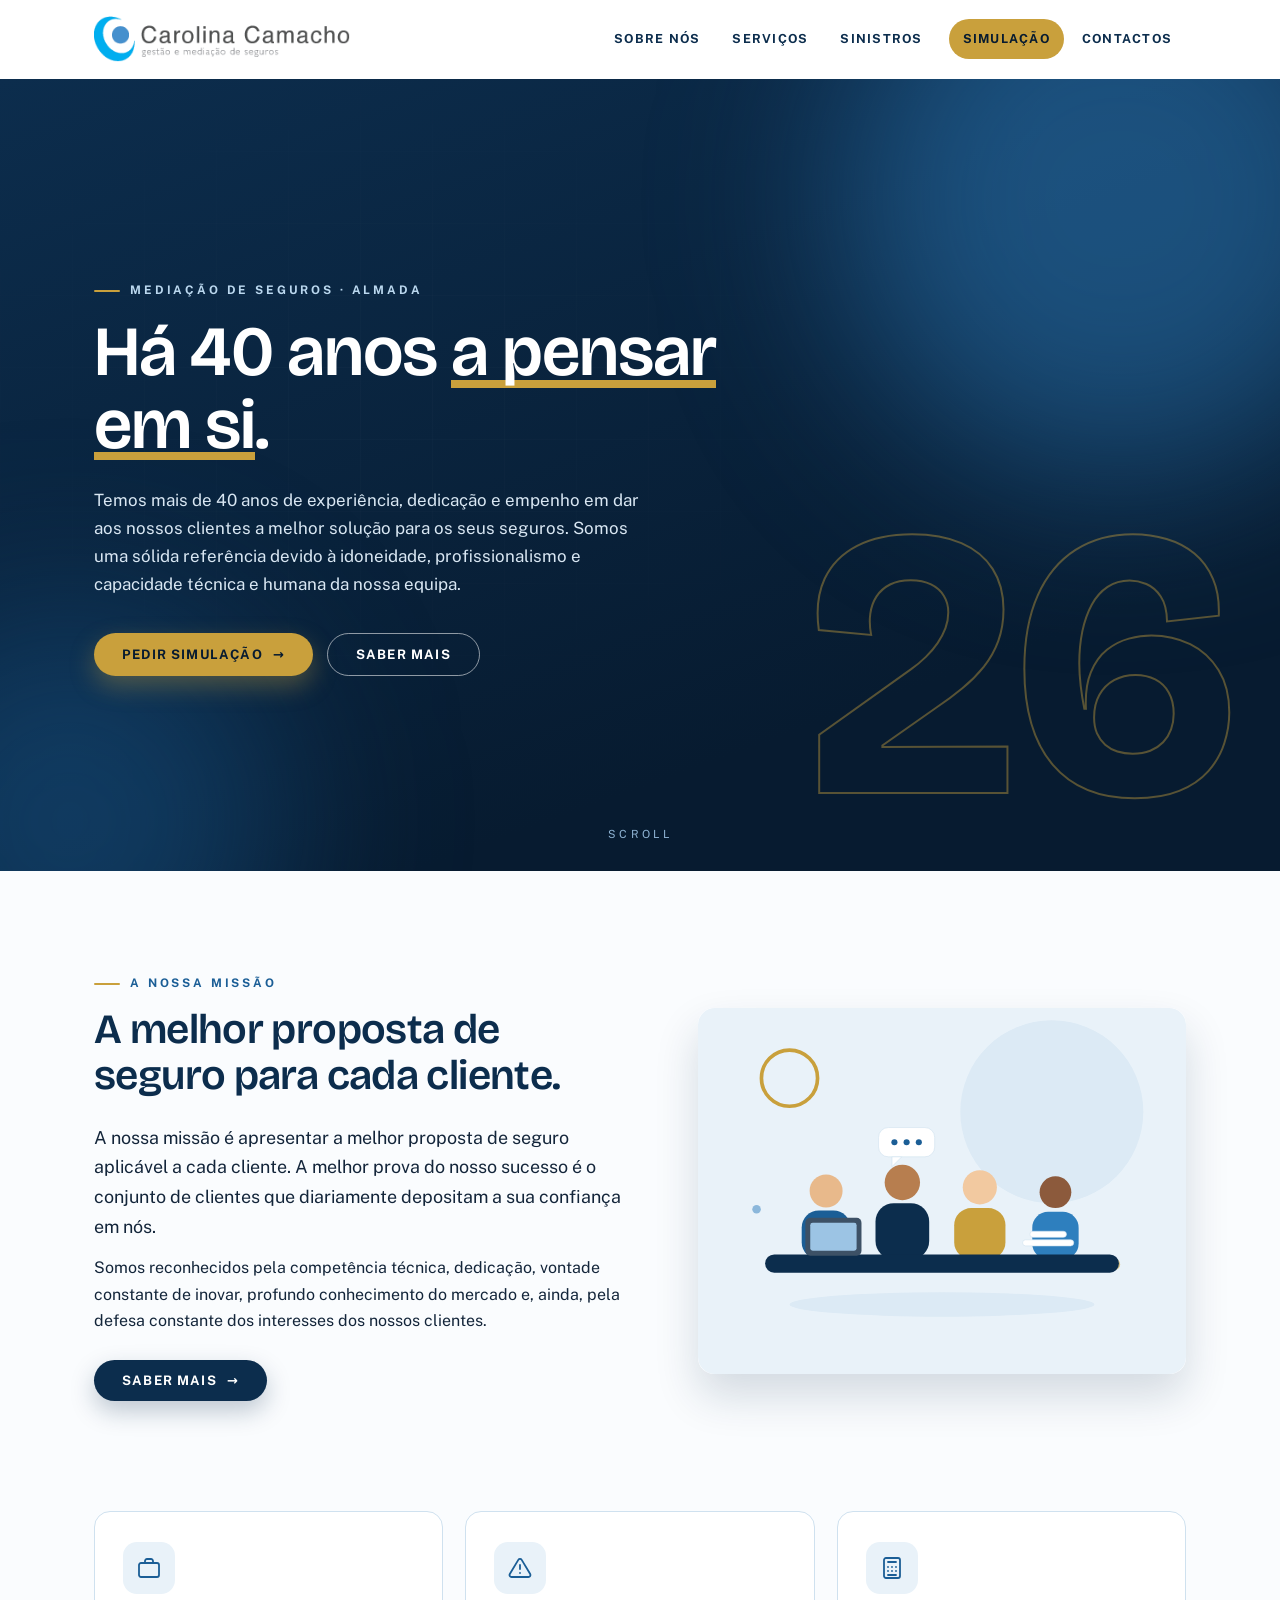
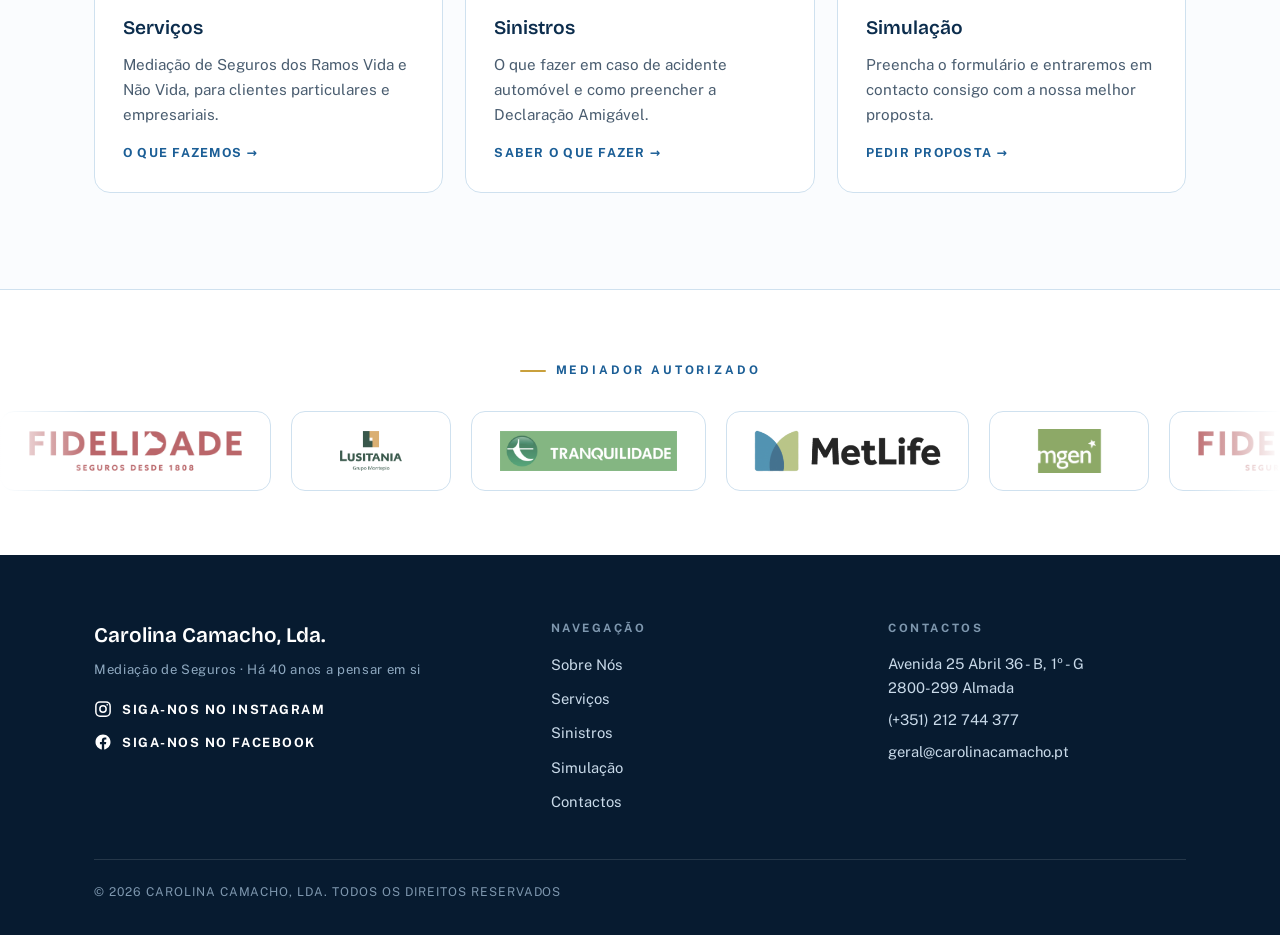
==== commit bc895893: "Link do Facebook em https Co-Authored-By: Claude Opus 5.5 <noreply@anthropic.com>" ====
--- a/index.html
+++ b/index.html
@@ -123,7 +123,7 @@
           <svg width="18" height="18" viewBox="0 0 24 24" fill="none" stroke="currentColor" stroke-width="2" stroke-linecap="round" stroke-linejoin="round" aria-hidden="true"><rect x="2.5" y="2.5" width="19" height="19" rx="5.5"/><circle cx="12" cy="12" r="4.2"/><circle cx="17.6" cy="6.4" r="1.1" fill="currentColor" stroke="none"/></svg>
           Siga-nos no Instagram
         </a>
-        <a class="social" href="http://www.facebook.com/pages/Carolina-Camacho/294897557250897" target="_blank" rel="noopener">
+        <a class="social" href="https://www.facebook.com/pages/Carolina-Camacho/294897557250897" target="_blank" rel="noopener">
           <svg width="18" height="18" viewBox="0 0 24 24" fill="currentColor" aria-hidden="true"><path d="M22 12.06C22 6.5 17.52 2 12 2S2 6.5 2 12.06c0 5.02 3.66 9.18 8.44 9.94v-7.03H7.9v-2.9h2.54V9.85c0-2.52 1.5-3.9 3.78-3.9 1.09 0 2.23.19 2.23.19v2.47h-1.26c-1.24 0-1.63.77-1.63 1.57v1.88h2.78l-.45 2.9h-2.33V22c4.78-.76 8.44-4.92 8.44-9.94Z"/></svg>
           Siga-nos no Facebook
         </a>
